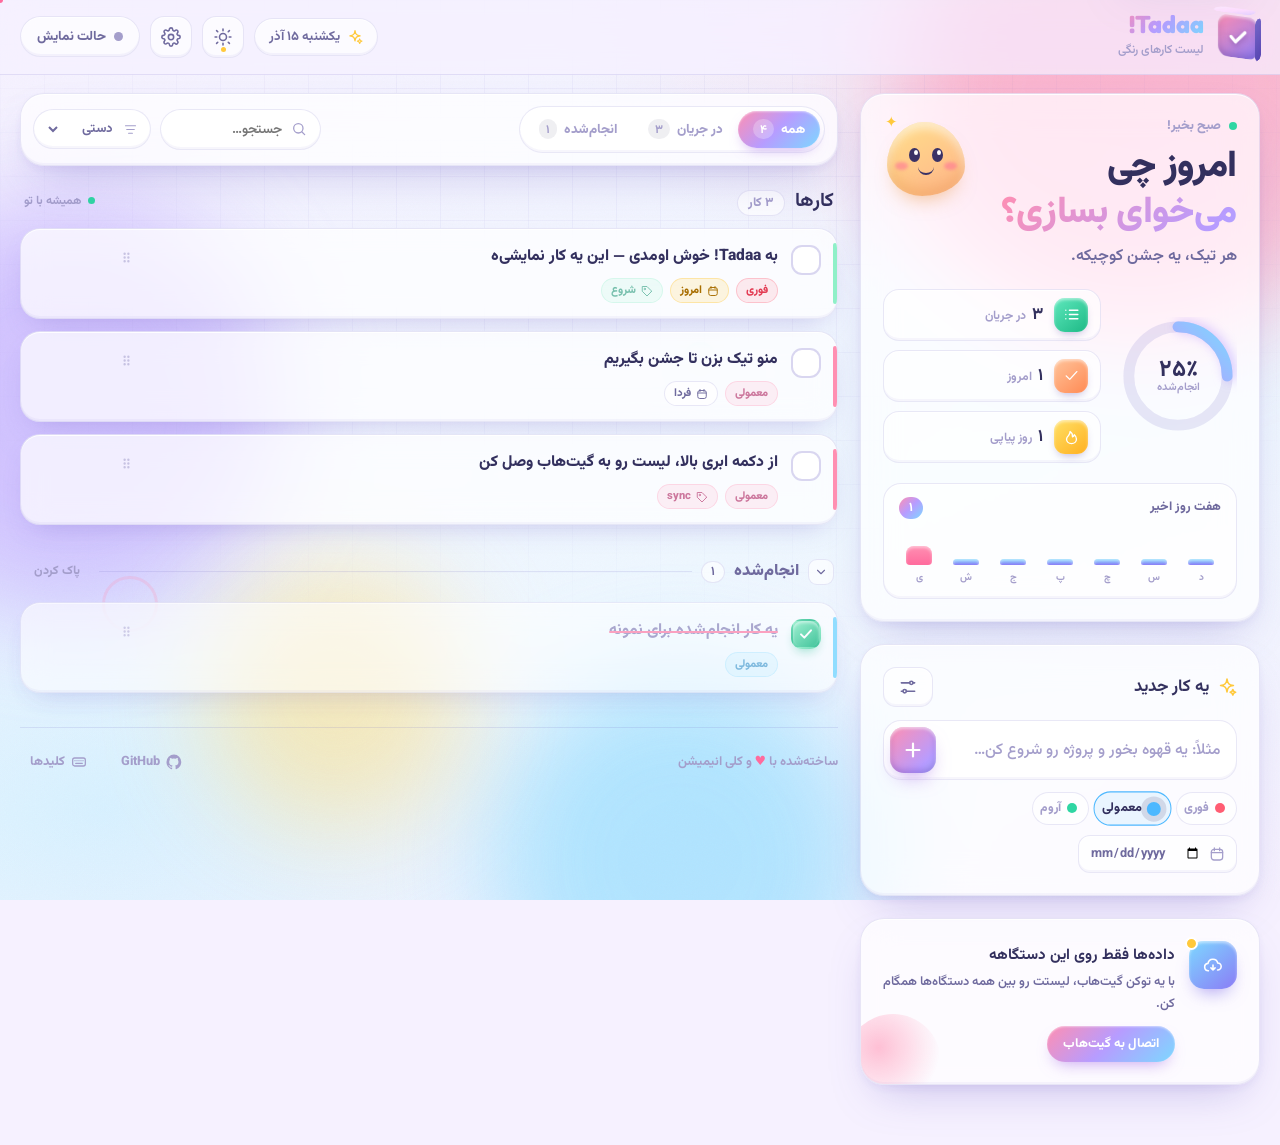
==== index.html @ 85b34550 "feat: Tadaa! — colorful 3D pastel todo list with GitHub sync vault - Static, dependency-free app (HT" ====
<!doctype html>
<html lang="fa" dir="rtl" data-theme="light" data-motion="full">
<head>
  <meta charset="utf-8">
  <meta name="viewport" content="width=device-width, initial-scale=1, viewport-fit=cover">
  <title>Tadaa! — لیست کارهای رنگارنگ و همگام</title>
  <meta name="description" content="یک تودولیست پاستیلی، سه‌بعدی و پرانیمیشن که داده‌هایش را روی گیت‌هاب نگه می‌دارد و بین همه دستگاه‌ها همگام می‌کند.">
  <meta name="theme-color" content="#f5f0ff" id="themeColorMeta">
  <meta name="color-scheme" content="light dark">
  <meta http-equiv="Content-Security-Policy" content="default-src 'self'; script-src 'self'; style-src 'self' 'unsafe-inline'; img-src 'self' data: blob:; font-src 'self'; connect-src 'self' https://api.github.com; manifest-src 'self'; worker-src 'self'; media-src 'self' blob:; object-src 'none'; base-uri 'none'; form-action 'self'">
  <meta property="og:type" content="website">
  <meta property="og:title" content="Tadaa! — لیست کارهای رنگارنگ و همگام">
  <meta property="og:description" content="یک تودولیست پاستیلی، سه‌بعدی و پرانیمیشن با همگام‌سازی روی گیت‌هاب.">
  <meta property="og:image" content="./assets/img/og.png">
  <meta name="twitter:card" content="summary_large_image">
  <link rel="icon" href="./assets/img/favicon.svg" type="image/svg+xml">
  <link rel="apple-touch-icon" href="./assets/img/icon-180.png">
  <link rel="manifest" href="./manifest.webmanifest">
  <link rel="preload" href="./assets/fonts/vazirmatn-arabic-wght-normal.woff2" as="font" type="font/woff2" crossorigin>
  <link rel="preload" href="./assets/fonts/vazirmatn-latin-wght-normal.woff2" as="font" type="font/woff2" crossorigin>
  <link rel="stylesheet" href="./assets/css/base.css">
  <link rel="stylesheet" href="./assets/css/components.css">
  <link rel="stylesheet" href="./assets/css/animations.css">
  <script src="./assets/js/theme-init.js"></script>
</head>
<body>
  <a class="skip-link" href="#taskList" data-i18n="a11y.skip">پرش به لیست کارها</a>

  <!-- ===== Ambient world ===== -->
  <div class="world" aria-hidden="true">
    <div class="world__wash"></div>
    <div class="blob blob--1"></div>
    <div class="blob blob--2"></div>
    <div class="blob blob--3"></div>
    <div class="blob blob--4"></div>
    <div class="world__grid"></div>
    <div class="world__grain"></div>
    <div class="sparkle-field" id="sparkleField"></div>
    <div class="ring-float ring-float--1"></div>
    <div class="ring-float ring-float--2"></div>
    <div class="ring-float ring-float--3"></div>
  </div>

  <div class="boot" id="boot" aria-hidden="true">
    <div class="boot__mark">
      <span class="logo-cube logo-cube--boot">
        <span class="logo-cube__face logo-cube__face--front"></span>
        <span class="logo-cube__face logo-cube__face--top"></span>
        <span class="logo-cube__face logo-cube__face--side"></span>
        <svg class="logo-cube__check" viewBox="0 0 24 24"><path d="M5 12.5 9.5 17 19 7"/></svg>
      </span>
    </div>
    <p class="boot__word">Tadaa!</p>
    <div class="boot__bar"><span></span></div>
  </div>

  <div class="cursor" id="cursor" aria-hidden="true">
    <span class="cursor__ring"></span>
    <span class="cursor__dot"></span>
  </div>
  <div class="tap-ripples" id="tapRipples" aria-hidden="true"></div>
  <canvas class="fx-canvas" id="fxCanvas" aria-hidden="true"></canvas>

  <!-- ===== Top bar ===== -->
  <header class="topbar">
    <a class="brand tilt" href="./" aria-label="Tadaa!">
      <span class="logo-cube" aria-hidden="true">
        <span class="logo-cube__face logo-cube__face--front"></span>
        <span class="logo-cube__face logo-cube__face--top"></span>
        <span class="logo-cube__face logo-cube__face--side"></span>
        <svg class="logo-cube__check" viewBox="0 0 24 24"><path d="M5 12.5 9.5 17 19 7"/></svg>
      </span>
      <span class="brand__text">
        <b class="brand__word">Tadaa!</b>
        <small data-i18n="brand.tagline">لیست کارهای رنگی</small>
      </span>
    </a>

    <div class="topbar__right">
      <div class="date-chip" title="" id="dateChip">
        <svg class="ico" aria-hidden="true"><use href="#i-sparkle"></use></svg>
        <span id="dateText">امروز</span>
      </div>
      <button class="icon-btn theme-toggle" id="themeBtn" type="button" aria-label="تغییر تم" data-i18n-aria="a11y.theme">
        <svg class="ico ico--sun" aria-hidden="true"><use href="#i-sun"></use></svg>
        <svg class="ico ico--moon" aria-hidden="true"><use href="#i-moon"></use></svg>
        <span class="theme-toggle__knob"></span>
      </button>
      <button class="icon-btn" id="settingsBtn" type="button" aria-label="تنظیمات" data-i18n-aria="a11y.settings">
        <svg class="ico" aria-hidden="true"><use href="#i-gear"></use></svg>
      </button>
      <button class="sync-pill" id="syncBtn" type="button" data-state="demo" aria-haspopup="dialog">
        <span class="sync-pill__dot"></span>
        <span class="sync-pill__text" id="syncPillText">حالت نمایش</span>
        <span class="sync-pill__spin" aria-hidden="true"></span>
      </button>
    </div>
  </header>

  <main class="shell" id="shell">
    <aside class="rail">
      <!-- ===== Hero / dashboard ===== -->
      <section class="panel hero reveal" data-reveal="1">
        <div class="hero__top">
          <div class="hero__hello">
            <p class="eyebrow"><span class="eyebrow__dot"></span><span id="greetingText">سلام!</span></p>
            <h1 class="hero__title">
              <span data-i18n="hero.line1">امروز چی</span>
              <span class="grad-text" data-i18n="hero.line2">می‌خوای بسازی؟</span>
            </h1>
            <p class="hero__sub" data-i18n="hero.sub">هر تیک، یه جشن کوچیکه.</p>
          </div>
          <div class="mascot" id="mascot" aria-hidden="true">
            <span class="mascot__blob"></span>
            <span class="mascot__eye mascot__eye--l"><i></i></span>
            <span class="mascot__eye mascot__eye--r"><i></i></span>
            <span class="mascot__mouth"></span>
            <span class="mascot__blush mascot__blush--l"></span>
            <span class="mascot__blush mascot__blush--r"></span>
            <span class="mascot__sparkle">✦</span>
          </div>
        </div>

        <div class="hero__stats">
          <div class="ring-wrap">
            <svg class="ring" viewBox="0 0 120 120" aria-hidden="true">
              <defs>
                <linearGradient id="ringGrad" x1="0" y1="0" x2="1" y2="1">
                  <stop offset="0%" stop-color="var(--candy-1)"/>
                  <stop offset="50%" stop-color="var(--candy-2)"/>
                  <stop offset="100%" stop-color="var(--candy-3)"/>
                </linearGradient>
              </defs>
              <circle class="ring__track" cx="60" cy="60" r="50"/>
              <circle class="ring__fill" id="progressRing" cx="60" cy="60" r="50"/>
            </svg>
            <div class="ring-wrap__center">
              <b id="progressPct">۰٪</b>
              <span data-i18n="stats.doneLabel">انجام‌شده</span>
            </div>
          </div>
          <div class="stat-grid">
            <div class="stat">
              <span class="stat__icon stat__icon--mint"><svg class="ico"><use href="#i-list"></use></svg></span>
              <div><b id="statActive">۰</b><span data-i18n="stats.active">در جریان</span></div>
            </div>
            <div class="stat">
              <span class="stat__icon stat__icon--peach"><svg class="ico"><use href="#i-check"></use></svg></span>
              <div><b id="statDoneToday">۰</b><span data-i18n="stats.today">امروز</span></div>
            </div>
            <div class="stat">
              <span class="stat__icon stat__icon--lemon"><svg class="ico"><use href="#i-flame"></use></svg></span>
              <div><b id="statStreak">۰</b><span data-i18n="stats.streak">روز پیاپی</span></div>
            </div>
          </div>
        </div>

        <div class="week" id="weekChart" aria-label="فعالیت هفت روز اخیر">
          <div class="week__head">
            <span data-i18n="stats.week">هفت روز اخیر</span>
            <span class="week__total" id="weekTotal">۰</span>
          </div>
          <div class="week__bars" id="weekBars"></div>
        </div>
      </section>

      <!-- ===== Composer ===== -->
      <section class="panel composer reveal" data-reveal="2">
        <div class="composer__head">
          <h2><svg class="ico"><use href="#i-sparkle"></use></svg><span data-i18n="composer.title">یه کار جدید</span></h2>
          <button class="ghost-btn composer__tune" id="tuneBtn" type="button" aria-expanded="false" aria-label="گزینه‌های بیشتر">
            <svg class="ico"><use href="#i-sliders"></use></svg>
          </button>
        </div>
        <form id="addForm" autocomplete="off">
          <div class="composer__field">
            <input id="newTitle" class="composer__input" type="text" maxlength="180" required
                   data-i18n-placeholder="composer.placeholder" placeholder="مثلاً: یه قهوه بخور و پروژه رو شروع کن…">
            <button class="add-btn" id="addBtn" type="submit" aria-label="اضافه کردن">
              <svg class="ico"><use href="#i-plus"></use></svg>
              <span class="add-btn__spark"></span>
            </button>
          </div>
          <div class="composer__quick">
            <div class="prio-pick" role="radiogroup" aria-label="اولویت">
              <button type="button" class="prio-dot" data-prio="high" role="radio" aria-checked="false" title="فوری">
                <span></span><em data-i18n="prio.high">فوری</em>
              </button>
              <button type="button" class="prio-dot is-on" data-prio="normal" role="radio" aria-checked="true" title="معمولی">
                <span></span><em data-i18n="prio.normal">معمولی</em>
              </button>
              <button type="button" class="prio-dot" data-prio="low" role="radio" aria-checked="false" title="آروم">
                <span></span><em data-i18n="prio.low">آروم</em>
              </button>
            </div>
            <label class="mini-field" title="موعد">
              <svg class="ico"><use href="#i-calendar"></use></svg>
              <input type="date" id="newDue">
            </label>
          </div>
          <div class="composer__more" id="composerMore" hidden>
            <label class="mini-field mini-field--grow">
              <svg class="ico"><use href="#i-tag"></use></svg>
              <input type="text" id="newTags" maxlength="120" data-i18n-placeholder="composer.tags" placeholder="برچسب‌ها با ویرگول: کار، خانه">
            </label>
            <span class="kbd-hint"><kbd>Enter</kbd> <span data-i18n="composer.enter">برای اضافه کردن</span></span>
          </div>
        </form>
      </section>

      <!-- ===== Sync mini card ===== -->
      <section class="panel sync-card reveal" data-reveal="3" id="syncCard">
        <div class="sync-card__icon" aria-hidden="true">
          <svg class="ico ico--cloud"><use href="#i-cloud"></use></svg>
          <span class="sync-card__ping"></span>
        </div>
        <div class="sync-card__body">
          <h3 id="syncCardTitle" data-i18n="sync.demoTitle">داده‌ها فقط روی این دستگاهه</h3>
          <p id="syncCardText" data-i18n="sync.demoText">با یه توکن گیت‌هاب، لیستت رو بین همه دستگاه‌ها همگام کن.</p>
          <button class="tiny-btn" id="syncCardBtn" type="button" data-i18n="sync.connect">اتصال به گیت‌هاب</button>
        </div>
        <span class="sync-card__art" aria-hidden="true"></span>
      </section>
    </aside>

    <!-- ===== Task area ===== -->
    <section class="content">
      <div class="toolbar panel reveal" data-reveal="4">
        <div class="segmented" id="filterBar" role="tablist" aria-label="فیلتر">
          <span class="segmented__pill" id="filterPill"></span>
          <button class="segmented__btn is-on" data-filter="all" role="tab" aria-selected="true"><span data-i18n="filter.all">همه</span><b id="countAll">۰</b></button>
          <button class="segmented__btn" data-filter="active" role="tab" aria-selected="false"><span data-i18n="filter.active">در جریان</span><b id="countActive">۰</b></button>
          <button class="segmented__btn" data-filter="done" role="tab" aria-selected="false"><span data-i18n="filter.done">انجام‌شده</span><b id="countDone">۰</b></button>
        </div>
        <div class="toolbar__tools">
          <label class="search">
            <svg class="ico"><use href="#i-search"></use></svg>
            <input id="searchInput" type="search" data-i18n-placeholder="filter.search" placeholder="جستجو…" autocomplete="off">
            <button type="button" class="search__clear" id="searchClear" aria-label="پاک کردن جستجو"><svg class="ico"><use href="#i-x"></use></svg></button>
          </label>
          <label class="sort-select" title="مرتب‌سازی">
            <svg class="ico"><use href="#i-sort"></use></svg>
            <select id="sortSelect" aria-label="مرتب‌سازی">
              <option value="manual" data-i18n="sort.manual">دستی</option>
              <option value="due" data-i18n="sort.due">موعد</option>
              <option value="priority" data-i18n="sort.priority">اولویت</option>
              <option value="new" data-i18n="sort.new">جدیدترین</option>
            </select>
          </label>
        </div>
      </div>

      <div class="list-head reveal" data-reveal="5">
        <div class="list-head__left">
          <h2 id="listTitle" data-i18n="list.activeTitle">در جریان</h2>
          <span class="list-head__count" id="activeCountLabel">۰ کار</span>
        </div>
        <div class="list-head__hint"><span class="pulse-dot"></span><span data-i18n="list.live">همیشه با تو</span></div>
      </div>

      <div class="task-list" id="taskList" role="list" aria-live="polite"></div>

      <div class="empty-state" id="emptyState" hidden>
        <div class="empty-state__art" aria-hidden="true">
          <span class="empty-blob"></span>
          <span class="empty-face">◡̈</span>
          <span class="empty-spark empty-spark--1">✦</span>
          <span class="empty-spark empty-spark--2">✧</span>
        </div>
        <h3 id="emptyTitle" data-i18n="empty.title">اینجا خالیه، مثل یه بوم سفید</h3>
        <p id="emptyText" data-i18n="empty.text">اولین کارت رو اضافه کن تا جادو شروع بشه.</p>
        <button class="tiny-btn" id="emptyAddBtn" type="button" data-i18n="empty.cta">شروع کن</button>
      </div>

      <section class="done-block" id="doneBlock" hidden>
        <button class="done-block__head" id="doneToggle" type="button" aria-expanded="true">
          <span class="done-block__chev"><svg class="ico"><use href="#i-chevron"></use></svg></span>
          <span data-i18n="list.doneTitle">انجام‌شده</span>
          <b id="doneCountLabel">۰</b>
          <span class="done-block__line"></span>
          <span class="done-block__clear" id="clearDoneBtn" role="button" tabindex="0" data-i18n="list.clearDone">پاک کردن</span>
        </button>
        <div class="task-list task-list--done" id="doneList" role="list"></div>
      </section>

      <footer class="foot">
        <span class="foot__made"><span data-i18n="foot.made">ساخته‌شده با</span> <span class="foot__heart">♥</span> <span data-i18n="foot.and">و کلی انیمیشن</span></span>
        <span class="foot__spacer"></span>
        <a class="foot__link" id="repoLink" href="https://github.com/pouriasafari117/Online_todolist" target="_blank" rel="noopener noreferrer">
          <svg class="ico"><use href="#i-github"></use></svg><span>GitHub</span>
        </a>
        <button class="foot__link" id="helpBtn" type="button"><svg class="ico"><use href="#i-keyboard"></use></svg><span data-i18n="foot.shortcuts">کلیدها</span></button>
      </footer>
    </section>
  </main>

  <!-- ===== Edit task ===== -->
  <dialog class="modal modal--task" id="taskDialog" aria-labelledby="taskDialogTitle">
    <form id="taskForm" class="modal__inner" autocomplete="off">
      <header class="modal__head">
        <div class="modal__title-wrap">
          <span class="modal__badge"><svg class="ico"><use href="#i-pencil"></use></svg></span>
          <h2 id="taskDialogTitle" data-i18n="task.editTitle">ویرایش کار</h2>
        </div>
        <button type="button" class="icon-btn icon-btn--sm" data-close aria-label="بستن"><svg class="ico"><use href="#i-x"></use></svg></button>
      </header>
      <div class="modal__body">
        <label class="field">
          <span data-i18n="task.title">عنوان</span>
          <input id="editTitle" type="text" maxlength="180" required>
        </label>
        <label class="field">
          <span data-i18n="task.notes">یادداشت</span>
          <textarea id="editNotes" rows="3" maxlength="1200" data-i18n-placeholder="task.notesPh" placeholder="جزئیات، لینک، هر چیزی که کمکت می‌کنه…"></textarea>
        </label>
        <div class="field-row">
          <div class="field">
            <span data-i18n="task.priority">اولویت</span>
            <div class="prio-pick prio-pick--pad" id="editPrio" role="radiogroup">
              <button type="button" class="prio-dot" data-prio="high" role="radio"><span></span><em data-i18n="prio.high">فوری</em></button>
              <button type="button" class="prio-dot is-on" data-prio="normal" role="radio"><span></span><em data-i18n="prio.normal">معمولی</em></button>
              <button type="button" class="prio-dot" data-prio="low" role="radio"><span></span><em data-i18n="prio.low">آروم</em></button>
            </div>
          </div>
          <label class="field">
            <span data-i18n="task.due">موعد</span>
            <input id="editDue" type="date">
          </label>
        </div>
        <div class="due-quick" id="dueQuick">
          <button type="button" data-days="0" data-i18n="due.today">امروز</button>
          <button type="button" data-days="1" data-i18n="due.tomorrow">فردا</button>
          <button type="button" data-days="7" data-i18n="due.week">یه هفته دیگه</button>
          <button type="button" data-days="clear" data-i18n="due.clear">بدون موعد</button>
        </div>
        <label class="field">
          <span data-i18n="task.tags">برچسب‌ها</span>
          <input id="editTags" type="text" maxlength="160" data-i18n-placeholder="task.tagsPh" placeholder="با ویرگول جدا کن">
        </label>
      </div>
      <footer class="modal__foot modal__foot--split">
        <button type="button" class="danger-btn" id="taskDeleteBtn"><svg class="ico"><use href="#i-trash"></use></svg><span data-i18n="task.delete">حذف</span></button>
        <div class="modal__foot-end">
          <button type="button" class="ghost-btn" data-close data-i18n="common.cancel">انصراف</button>
          <button type="submit" class="primary-btn"><span data-i18n="common.save">ذخیره</span><svg class="ico"><use href="#i-check"></use></svg></button>
        </div>
      </footer>
    </form>
  </dialog>

  <!-- ===== Settings ===== -->
  <dialog class="modal modal--settings" id="settingsDialog" aria-labelledby="settingsTitle">
    <div class="modal__inner">
      <header class="modal__head">
        <div class="modal__title-wrap">
          <span class="modal__badge modal__badge--pink"><svg class="ico"><use href="#i-gear"></use></svg></span>
          <h2 id="settingsTitle" data-i18n="settings.title">تنظیمات</h2>
        </div>
        <button type="button" class="icon-btn icon-btn--sm" data-close aria-label="بستن"><svg class="ico"><use href="#i-x"></use></svg></button>
      </header>
      <div class="settings-tabs" role="tablist">
        <button class="is-on" data-stab="look" role="tab" aria-selected="true"><svg class="ico"><use href="#i-palette"></use></svg><span data-i18n="settings.look">ظاهر</span></button>
        <button data-stab="sync" role="tab" aria-selected="false"><svg class="ico"><use href="#i-cloud"></use></svg><span data-i18n="settings.sync">همگام‌سازی</span></button>
        <button data-stab="about" role="tab" aria-selected="false"><svg class="ico"><use href="#i-info"></use></svg><span data-i18n="settings.about">درباره</span></button>
      </div>
      <div class="modal__body settings-body">
        <section class="settings-pane is-on" data-pane="look">
          <div class="setting-row">
            <div class="setting-row__label">
              <b data-i18n="settings.theme">تم</b>
              <span data-i18n="settings.themeHint">روز، شب یا هماهنگ با سیستم</span>
            </div>
            <div class="seg-mini" id="themeChoice">
              <button data-theme-choice="auto" data-i18n="settings.auto">خودکار</button>
              <button data-theme-choice="light" data-i18n="settings.day">روز</button>
              <button data-theme-choice="dark" data-i18n="settings.night">شب</button>
            </div>
          </div>
          <div class="setting-row">
            <div class="setting-row__label">
              <b data-i18n="settings.lang">زبان</b>
              <span data-i18n="settings.langHint">فارسی یا انگلیسی</span>
            </div>
            <div class="seg-mini" id="langChoice">
              <button data-lang-choice="fa">فارسی</button>
              <button data-lang-choice="en">English</button>
            </div>
          </div>
          <div class="setting-row">
            <div class="setting-row__label">
              <b data-i18n="settings.motion">انیمیشن‌ها</b>
              <span data-i18n="settings.motionHint">اگر دستگاهت ضعیفه، کمشون کن</span>
            </div>
            <button class="switch" id="motionSwitch" role="switch" aria-checked="true"><span></span></button>
          </div>
          <div class="setting-row">
            <div class="setting-row__label">
              <b data-i18n="settings.sound">صداهای شیطون</b>
              <span data-i18n="settings.soundHint">تیک‌ها و کلیک‌ها صدا داشته باشن</span>
            </div>
            <button class="switch" id="soundSwitch" role="switch" aria-checked="false"><span></span></button>
          </div>
          <div class="setting-row">
            <div class="setting-row__label">
              <b data-i18n="settings.export">پشتیبان‌گیری</b>
              <span data-i18n="settings.exportHint">یه فایل JSON از همه کارها بگیر</span>
            </div>
            <div class="btn-row">
              <button class="ghost-btn" id="exportBtn" type="button"><svg class="ico"><use href="#i-download"></use></svg><span data-i18n="settings.exportBtn">خروجی</span></button>
              <button class="ghost-btn" id="importBtn" type="button"><svg class="ico"><use href="#i-upload"></use></svg><span data-i18n="settings.importBtn">ورود</span></button>
              <input type="file" id="importFile" accept="application/json,.json" hidden>
            </div>
          </div>
        </section>

        <section class="settings-pane" data-pane="sync">
          <div class="sync-status-big" id="syncStatusBig">
            <span class="sync-status-big__orb"><svg class="ico"><use href="#i-cloud"></use></svg></span>
            <div>
              <b id="settingsSyncTitle">حالت نمایش</b>
              <p id="settingsSyncText" data-i18n="sync.settingsDemo">هنوز به گیت‌هاب وصل نیستی. کارها فقط روی همین مرورگر ذخیره می‌شن.</p>
            </div>
          </div>
          <div class="sync-details" id="syncDetails" hidden>
            <div class="sync-detail"><span data-i18n="sync.repo">مخزن</span><b id="detailRepo" dir="ltr">—</b></div>
            <div class="sync-detail"><span data-i18n="sync.branch">شاخه داده</span><b id="detailBranch" dir="ltr">—</b></div>
            <div class="sync-detail"><span data-i18n="sync.last">آخرین همگام‌سازی</span><b id="detailLast">—</b></div>
            <div class="sync-detail"><span data-i18n="sync.fingerprint">شناسه سینک</span><b id="detailFingerprint" dir="ltr">—</b></div>
          </div>
          <div class="sync-actions">
            <button class="primary-btn" id="syncNowBtn" type="button"><svg class="ico"><use href="#i-refresh"></use></svg><span data-i18n="sync.now">همگام‌سازی الان</span></button>
            <button class="ghost-btn" id="inviteBtn" type="button"><svg class="ico"><use href="#i-user-plus"></use></svg><span data-i18n="sync.invite">دعوت دستگاه دیگه</span></button>
            <button class="ghost-btn" id="changePassBtn" type="button"><svg class="ico"><use href="#i-key"></use></svg><span data-i18n="sync.changePass">تغییر رمز سینک</span></button>
          </div>
          <div class="notice notice--soft">
            <svg class="ico"><use href="#i-shield"></use></svg>
            <p data-i18n="sync.securityNote">توکن و داده‌ها با رمز سینک رمزنگاری می‌شن. رمز رو گم کنی، راهی برای بازیابی نیست؛ ولی می‌تونی از گیت‌هاب توکن جدید بسازی.</p>
          </div>
          <div class="settings-danger">
            <button class="danger-btn danger-btn--ghost" id="disconnectBtn" type="button"><svg class="ico"><use href="#i-unlink"></use></svg><span data-i18n="sync.disconnect">قطع اتصال این دستگاه</span></button>
          </div>
        </section>

        <section class="settings-pane" data-pane="about">
          <div class="about-hero">
            <span class="logo-cube logo-cube--about" aria-hidden="true">
              <span class="logo-cube__face logo-cube__face--front"></span>
              <span class="logo-cube__face logo-cube__face--top"></span>
              <span class="logo-cube__face logo-cube__face--side"></span>
              <svg class="logo-cube__check" viewBox="0 0 24 24"><path d="M5 12.5 9.5 17 19 7"/></svg>
            </span>
            <div>
              <h3>Tadaa! <span class="about-ver">v1.0</span></h3>
              <p data-i18n="about.tagline">تودولیست پاستیلی، سه‌بعدی و بدون سرور. داده‌ها روی گیت‌هابِ خودت زندگی می‌کنن.</p>
            </div>
          </div>
          <h4 data-i18n="about.shortcuts">میان‌برهای کیبورد</h4>
          <div class="kbd-grid">
            <span><kbd>N</kbd> <em data-i18n="about.kbdNew">کار جدید</em></span>
            <span><kbd>/</kbd> <em data-i18n="about.kbdSearch">جستجو</em></span>
            <span><kbd>T</kbd> <em data-i18n="about.kbdTheme">تغییر تم</em></span>
            <span><kbd>G</kbd> <em data-i18n="about.kbdSync">همگام‌سازی</em></span>
            <span><kbd>?</kbd> <em data-i18n="about.kbdHelp">راهنما</em></span>
            <span><kbd>Esc</kbd> <em data-i18n="about.kbdClose">بستن پنجره</em></span>
          </div>
          <h4 data-i18n="about.links">لینک‌ها</h4>
          <div class="about-links">
            <a href="https://github.com/pouriasafari117/Online_todolist" target="_blank" rel="noopener noreferrer" id="aboutRepoLink"><svg class="ico"><use href="#i-github"></use></svg><span data-i18n="about.source">سورس روی گیت‌هاب</span></a>
            <a href="./docs/SETUP.html" target="_blank" rel="noopener"><svg class="ico"><use href="#i-book"></use></svg><span data-i18n="about.guide">راهنمای راه‌اندازی</span></a>
          </div>
          <p class="about-fine" data-i18n="about.fine">هیچ سروری، هیچ حسابی، هیچ ردیابی‌ای. فقط مرورگر تو + گیت‌هاب خودت. ☁️</p>
        </section>
      </div>
    </div>
  </dialog>

  <!-- ===== Connect / join ===== -->
  <dialog class="modal modal--connect" id="connectDialog" aria-labelledby="connectTitle">
    <div class="modal__inner">
      <header class="modal__head">
        <div class="modal__title-wrap">
          <span class="modal__badge modal__badge--mint"><svg class="ico"><use href="#i-cloud"></use></svg></span>
          <h2 id="connectTitle" data-i18n="connect.title">همگام‌سازی با گیت‌هاب</h2>
        </div>
        <button type="button" class="icon-btn icon-btn--sm" data-close aria-label="بستن"><svg class="ico"><use href="#i-x"></use></svg></button>
      </header>
      <div class="connect-tabs" role="tablist">
        <button class="is-on" data-ctab="owner" role="tab" aria-selected="true"><span class="connect-tabs__num">۱</span><span data-i18n="connect.tabOwner">من صاحب لیستم</span></button>
        <button data-ctab="join" role="tab" aria-selected="false"><span class="connect-tabs__num">۲</span><span data-i18n="connect.tabJoin">با رمز سینک وارد می‌شم</span></button>
      </div>
      <div class="modal__body connect-body">
        <section class="connect-pane is-on" data-cpane="owner">
          <div class="connect-intro">
            <p data-i18n="connect.ownerIntro">یه توکن گیت‌هاب بساز، اینجا بذار، و یه رمز سینک انتخاب کن. از این به بعد همه دستگاه‌ها با همون رمز به لیستت می‌رسن.</p>
            <a class="tiny-link" href="https://github.com/settings/tokens?type=beta" target="_blank" rel="noopener noreferrer"><svg class="ico"><use href="#i-external"></use></svg><span data-i18n="connect.tokenHelp">چطور توکن بسازم؟</span></a>
          </div>
          <div class="field-row">
            <label class="field">
              <span data-i18n="connect.repo">مخزن گیت‌هاب</span>
              <div class="input-with-icon" dir="ltr">
                <svg class="ico"><use href="#i-github"></use></svg>
                <input id="repoInput" type="text" placeholder="username/Online_todolist" autocomplete="off" spellcheck="false">
              </div>
            </label>
            <label class="field">
              <span data-i18n="connect.device">اسم این دستگاه</span>
              <input id="deviceNameInput" type="text" maxlength="40" placeholder="لپ‌تاپ من">
            </label>
          </div>
          <label class="field">
            <span class="field__row"><span data-i18n="connect.token">توکن دسترسی (Fine-grained)</span><span class="field__tag">Contents: R/W</span></span>
            <div class="input-with-icon input-with-icon--end" dir="ltr">
              <svg class="ico"><use href="#i-key"></use></svg>
              <input id="tokenInput" type="password" placeholder="github_pat_…" autocomplete="off" spellcheck="false">
              <button type="button" class="reveal-btn" data-reveal="tokenInput" aria-label="نمایش توکن"><svg class="ico"><use href="#i-eye"></use></svg></button>
            </div>
          </label>
          <div class="field-row">
            <label class="field">
              <span data-i18n="connect.pass">رمز سینک</span>
              <div class="input-with-icon input-with-icon--end" dir="ltr">
                <svg class="ico"><use href="#i-lock"></use></svg>
                <input id="passInput" type="password" placeholder="••••••••••••" autocomplete="new-password">
                <button type="button" class="reveal-btn" data-reveal="passInput" aria-label="نمایش رمز"><svg class="ico"><use href="#i-eye"></use></svg></button>
              </div>
              <span class="meter"><i id="passMeter"></i></span>
              <span class="field__hint" id="passHint" data-i18n="connect.passHint">حداقل ۱۰ کاراکتر؛ چند کلمه تصادفی بهترین گزینه‌ست.</span>
            </label>
            <label class="field">
              <span data-i18n="connect.pass2">تکرار رمز</span>
              <div class="input-with-icon" dir="ltr">
                <svg class="ico"><use href="#i-lock"></use></svg>
                <input id="pass2Input" type="password" placeholder="••••••••••••" autocomplete="new-password">
              </div>
            </label>
          </div>
          <label class="checkline">
            <input type="checkbox" id="encryptToggle" checked>
            <span class="checkline__box"><svg class="ico"><use href="#i-check"></use></svg></span>
            <span><b data-i18n="connect.encrypt">داده‌ها رمزنگاری بشن</b><small data-i18n="connect.encryptHint">پیشنهاد می‌شه؛ حتی اگه مخزن عمومی باشه، متن کارها دیده نمی‌شه.</small></span>
          </label>
          <details class="advanced">
            <summary><svg class="ico"><use href="#i-sliders"></use></svg><span data-i18n="connect.advanced">تنظیمات پیشرفته</span><svg class="ico adv-chev"><use href="#i-chevron"></use></svg></summary>
            <div class="advanced__body">
              <div class="field-row">
                <label class="field"><span data-i18n="connect.branch">شاخه داده</span><input id="branchInput" type="text" value="todolist-data" dir="ltr"></label>
                <label class="field"><span data-i18n="connect.path">مسیر فایل</span><input id="pathInput" type="text" value="data/todos.json" dir="ltr"></label>
              </div>
              <label class="checkline checkline--small">
                <input type="checkbox" id="publishToggle" checked>
                <span class="checkline__box"><svg class="ico"><use href="#i-check"></use></svg></span>
                <span><b data-i18n="connect.publish">انتشار قفل رمزدار روی سایت</b><small data-i18n="connect.publishHint">برای اینکه دستگاه‌های دیگه فقط با رمز سینک وصل بشن. فقط متن رمزنگاری‌شده منتشر می‌شه.</small></span>
              </label>
              <p class="advanced__note" data-i18n="connect.advancedNote">فایل داده در یه شاخه جدا ذخیره می‌شه تا ساخت خودکار سایت گیت‌هاب رو به هم نریزه.</p>
            </div>
          </details>
          <div class="connect-error" id="ownerError" role="alert" hidden></div>
          <button class="primary-btn primary-btn--wide" id="connectBtn" type="button">
            <span class="btn-label" data-i18n="connect.submit">اتصال و ساخت رمز سینک</span>
            <span class="btn-spinner" aria-hidden="true"></span>
            <svg class="ico"><use href="#i-arrow"></use></svg>
          </button>
          <p class="fine-print" data-i18n="connect.fineOwner">توکن فقط توی همین مرورگر و به‌صورت رمزنگاری‌شده داخل قفل سینک ذخیره می‌شه. هیچ‌جا ارسال نمی‌شه جز خود گیت‌هاب.</p>
        </section>

        <section class="connect-pane" data-cpane="join">
          <div class="vault-banner" id="vaultBanner" data-state="searching">
            <span class="vault-banner__icon"><svg class="ico"><use href="#i-lock"></use></svg></span>
            <div>
              <b id="vaultBannerTitle">دنبال قفل سینک می‌گردم…</b>
              <p id="vaultBannerText">صبر کن، دارم سایت رو نگاه می‌کنم.</p>
            </div>
            <span class="vault-banner__spin" aria-hidden="true"></span>
          </div>
          <label class="field">
            <span data-i18n="connect.syncPass">رمز سینک</span>
            <div class="input-with-icon input-with-icon--end" dir="ltr">
              <svg class="ico"><use href="#i-lock"></use></svg>
              <input id="joinPassInput" type="password" placeholder="••••••••••••" autocomplete="current-password">
              <button type="button" class="reveal-btn" data-reveal="joinPassInput" aria-label="نمایش رمز"><svg class="ico"><use href="#i-eye"></use></svg></button>
            </div>
          </label>
          <label class="checkline checkline--small">
            <input type="checkbox" id="rememberToggle" checked>
            <span class="checkline__box"><svg class="ico"><use href="#i-check"></use></svg></span>
            <span><b data-i18n="connect.remember">این دستگاه رو به خاطر بسپار</b><small data-i18n="connect.rememberHint">دفعه بعد بدون رمز باز می‌شه. روی دستگاه مشترک خاموشش کن.</small></span>
          </label>
          <div class="connect-error" id="joinError" role="alert" hidden></div>
          <button class="primary-btn primary-btn--wide" id="joinBtn" type="button">
            <span class="btn-label" data-i18n="connect.joinSubmit">باز کردن قفل و همگام‌سازی</span>
            <span class="btn-spinner" aria-hidden="true"></span>
            <svg class="ico"><use href="#i-arrow"></use></svg>
          </button>
          <details class="advanced advanced--code">
            <summary><svg class="ico"><use href="#i-key"></use></svg><span data-i18n="connect.haveCode">کد دعوت یا لینک اختصاصی دارم</span><svg class="ico adv-chev"><use href="#i-chevron"></use></svg></summary>
            <div class="advanced__body">
              <p class="advanced__note" data-i18n="connect.codeNote">اگه قفل روی سایت منتشر نشده، کد رمزنگاری‌شده‌ای که صاحب لیست بهت داده رو اینجا بذار.</p>
              <textarea id="shareCodeInput" rows="4" dir="ltr" placeholder="TD1.eyJ2IjoxLC…" spellcheck="false"></textarea>
              <button class="ghost-btn" id="useShareCodeBtn" type="button" data-i18n="connect.useCode">استفاده از این کد</button>
            </div>
          </details>
          <p class="fine-print" data-i18n="connect.fineJoin">رمز سینک رو از صاحب لیست بگیر. رمز اشتباه = قفل باز نمی‌شه و هیچ داده‌ای لو نمی‌ره.</p>
        </section>
      </div>
      <footer class="connect-foot">
        <button class="link-btn" id="exploreDemoBtn" type="button" data-i18n="connect.demo">فعلاً با حالت نمایش بازی کن</button>
        <span class="connect-foot__dot"></span>
        <span class="connect-foot__note" data-i18n="connect.footerNote">بدون سرور · داده روی مخزن خودت</span>
      </footer>
    </div>
  </dialog>

  <!-- ===== Invite ===== -->
  <dialog class="modal modal--invite" id="inviteDialog" aria-labelledby="inviteTitle">
    <div class="modal__inner">
      <header class="modal__head">
        <div class="modal__title-wrap">
          <span class="modal__badge modal__badge--lemon"><svg class="ico"><use href="#i-user-plus"></use></svg></span>
          <h2 id="inviteTitle" data-i18n="invite.title">دعوت یه دستگاه دیگه</h2>
        </div>
        <button type="button" class="icon-btn icon-btn--sm" data-close aria-label="بستن"><svg class="ico"><use href="#i-x"></use></svg></button>
      </header>
      <div class="modal__body">
        <p class="invite-lead" data-i18n="invite.lead">لینک سایت رو بفرست و رمز سینک رو جداگانه بگو. همین!</p>
        <div class="invite-steps">
          <div class="invite-step"><span>۱</span><p data-i18n="invite.step1">دستگاه دیگه لینک زیر رو باز کنه.</p></div>
          <div class="invite-step"><span>۲</span><p data-i18n="invite.step2">تب «با رمز سینک وارد می‌شم» رو بزنه.</p></div>
          <div class="invite-step"><span>۳</span><p data-i18n="invite.step3">رمز سینک رو وارد کنه — تمام!</p></div>
        </div>
        <label class="field">
          <span data-i18n="invite.link">لینک سایت</span>
          <div class="copy-field">
            <input id="inviteLink" type="text" readonly dir="ltr">
            <button type="button" class="copy-btn" data-copy="inviteLink"><svg class="ico"><use href="#i-copy"></use></svg><span data-i18n="common.copy">کپی</span></button>
          </div>
        </label>
        <div class="invite-meta">
          <span data-i18n="invite.fingerprint">شناسه سینک</span>
          <b id="inviteFingerprint" dir="ltr">TADA-0000</b>
          <span class="invite-meta__hint" data-i18n="invite.fingerprintHint">روی هر دو دستگاه باید یکی باشه.</span>
        </div>
        <div class="notice notice--warm">
          <svg class="ico"><use href="#i-shield"></use></svg>
          <p data-i18n="invite.warning">رمز سینک کلید دسترسی به مخزنه. فقط به آدم‌های مورد اعتماد بده و از پیام‌رسان امن استفاده کن.</p>
        </div>
        <div class="invite-actions">
          <button class="primary-btn" id="copyInviteBtn" type="button"><svg class="ico"><use href="#i-copy"></use></svg><span data-i18n="invite.copyMsg">کپی متن دعوت</span></button>
          <button class="ghost-btn" id="copyCodeBtn" type="button"><svg class="ico"><use href="#i-key"></use></svg><span data-i18n="invite.copyCode">کپی کد پشتیبان</span></button>
        </div>
        <p class="fine-print" data-i18n="invite.fine">رمز سینک هیچ‌جا ذخیره نمی‌شه؛ خودت باید یادت باشه.</p>
      </div>
    </div>
  </dialog>

  <!-- ===== Change password ===== -->
  <dialog class="modal modal--small" id="passwordDialog" aria-labelledby="passwordTitle">
    <form class="modal__inner" id="passwordForm" autocomplete="off">
      <header class="modal__head">
        <div class="modal__title-wrap">
          <span class="modal__badge modal__badge--sky"><svg class="ico"><use href="#i-key"></use></svg></span>
          <h2 id="passwordTitle" data-i18n="pass.title">رمز سینک جدید</h2>
        </div>
        <button type="button" class="icon-btn icon-btn--sm" data-close aria-label="بستن"><svg class="ico"><use href="#i-x"></use></svg></button>
      </header>
      <div class="modal__body">
        <p class="fine-print fine-print--start" data-i18n="pass.lead">قفل رمزدار با رمز جدید دوباره ساخته می‌شه. دستگاه‌های دیگه باید رمز جدید رو وارد کنن.</p>
        <label class="field">
          <span data-i18n="connect.pass">رمز سینک</span>
          <div class="input-with-icon input-with-icon--end" dir="ltr">
            <svg class="ico"><use href="#i-lock"></use></svg>
            <input id="newPassInput" type="password" autocomplete="new-password" required minlength="10" placeholder="••••••••••••">
            <button type="button" class="reveal-btn" data-reveal="newPassInput" aria-label="نمایش رمز"><svg class="ico"><use href="#i-eye"></use></svg></button>
          </div>
          <span class="meter"><i id="newPassMeter"></i></span>
        </label>
        <label class="field">
          <span data-i18n="connect.pass2">تکرار رمز</span>
          <div class="input-with-icon" dir="ltr">
            <svg class="ico"><use href="#i-lock"></use></svg>
            <input id="newPass2Input" type="password" autocomplete="new-password" required minlength="10" placeholder="••••••••••••">
          </div>
        </label>
        <div class="connect-error" id="passError" role="alert" hidden></div>
      </div>
      <footer class="modal__foot modal__foot--end">
        <button type="button" class="ghost-btn" data-close data-i18n="common.cancel">انصراف</button>
        <button type="submit" class="primary-btn"><span data-i18n="pass.submit">ساختن قفل جدید</span><svg class="ico"><use href="#i-lock"></use></svg></button>
      </footer>
    </form>
  </dialog>

  <!-- ===== Confirm ===== -->
  <dialog class="modal modal--small" id="confirmDialog" aria-labelledby="confirmTitle">
    <div class="modal__inner">
      <header class="modal__head">
        <div class="modal__title-wrap">
          <span class="modal__badge modal__badge--peach"><svg class="ico"><use href="#i-alert"></use></svg></span>
          <h2 id="confirmTitle">مطمئنی؟</h2>
        </div>
        <button type="button" class="icon-btn icon-btn--sm" data-close aria-label="بستن"><svg class="ico"><use href="#i-x"></use></svg></button>
      </header>
      <div class="modal__body">
        <p id="confirmText"></p>
      </div>
      <footer class="modal__foot modal__foot--end">
        <button type="button" class="ghost-btn" data-close data-i18n="common.cancel">انصراف</button>
        <button type="button" class="danger-btn" id="confirmOk"><span data-i18n="common.confirm">بله، انجام بده</span></button>
      </footer>
    </div>
  </dialog>

  <!-- ===== Toasts ===== -->
  <div class="toasts" id="toasts" role="status" aria-live="polite"></div>

  <!-- ===== Celebration ===== -->
  <div class="celebration" id="celebration" hidden aria-hidden="true">
    <div class="celebration__card">
      <div class="celebration__emoji">🎉</div>
      <h2 data-i18n="celebrate.title">تمومه! همه‌ش انجام شد.</h2>
      <p data-i18n="celebrate.text">یه نفس عمیق بکش، به خودت افتخار کن.</p>
      <button class="primary-btn" id="celebrateClose" type="button" data-i18n="celebrate.cta">دمت گرم!</button>
    </div>
  </div>

  <!-- ===== Icons ===== -->
  <svg class="svg-sprite" xmlns="http://www.w3.org/2000/svg" aria-hidden="true">
    <symbol id="i-plus" viewBox="0 0 24 24"><path d="M12 5v14M5 12h14"/></symbol>
    <symbol id="i-check" viewBox="0 0 24 24"><path d="M4.5 12.5 9.5 17.5 19.5 6.5"/></symbol>
    <symbol id="i-sun" viewBox="0 0 24 24"><circle cx="12" cy="12" r="4.2"/><path d="M12 2.5v2M12 19.5v2M4.3 4.3l1.4 1.4M18.3 18.3l1.4 1.4M2.5 12h2M19.5 12h2M4.3 19.7l1.4-1.4M18.3 5.7l1.4-1.4"/></symbol>
    <symbol id="i-moon" viewBox="0 0 24 24"><path d="M20.5 14.5A8.5 8.5 0 0 1 9.5 3.5a8.5 8.5 0 1 0 11 11Z"/><path d="M17.5 4.5v2M16.5 5.5h2"/></symbol>
    <symbol id="i-gear" viewBox="0 0 24 24"><circle cx="12" cy="12" r="3.2"/><path d="M19.4 15a1.7 1.7 0 0 0 .34 1.87l.06.06a2 2 0 1 1-2.83 2.83l-.06-.06a1.7 1.7 0 0 0-1.87-.34 1.7 1.7 0 0 0-1 1.55V21a2 2 0 1 1-4 0v-.09a1.7 1.7 0 0 0-1.1-1.55 1.7 1.7 0 0 0-1.88.34l-.06.06a2 2 0 1 1-2.83-2.83l.06-.06a1.7 1.7 0 0 0 .34-1.87 1.7 1.7 0 0 0-1.55-1H3a2 2 0 1 1 0-4h.09a1.7 1.7 0 0 0 1.55-1.1 1.7 1.7 0 0 0-.34-1.88l-.06-.06a2 2 0 1 1 2.83-2.83l.06.06a1.7 1.7 0 0 0 1.87.34h.01a1.7 1.7 0 0 0 1-1.55V3a2 2 0 1 1 4 0v.09a1.7 1.7 0 0 0 1 1.55 1.7 1.7 0 0 0 1.88-.34l.06-.06a2 2 0 1 1 2.83 2.83l-.06.06a1.7 1.7 0 0 0-.34 1.87v.01a1.7 1.7 0 0 0 1.55 1H21a2 2 0 1 1 0 4h-.09a1.7 1.7 0 0 0-1.55 1Z"/></symbol>
    <symbol id="i-cloud" viewBox="0 0 24 24"><path d="M6.5 19a4.5 4.5 0 0 1-.5-8.97A6 6 0 0 1 17.7 9.6 4.2 4.2 0 0 1 17.5 18"/><path d="M12 12v6M9.5 15.5 12 18l2.5-2.5"/></symbol>
    <symbol id="i-cloud-off" viewBox="0 0 24 24"><path d="M6.5 19a4.5 4.5 0 0 1-.5-8.97 5.97 5.97 0 0 1 3.2-4.2M9.5 5.2A6 6 0 0 1 17.7 9.6 4.2 4.2 0 0 1 17.5 18"/><path d="M3 3l18 18"/></symbol>
    <symbol id="i-refresh" viewBox="0 0 24 24"><path d="M20 11a8 8 0 0 0-14.5-4.5L3 9"/><path d="M3 4v5h5"/><path d="M4 13a8 8 0 0 0 14.5 4.5L21 15"/><path d="M21 20v-5h-5"/></symbol>
    <symbol id="i-search" viewBox="0 0 24 24"><circle cx="11" cy="11" r="7"/><path d="m16.5 16.5 4 4"/></symbol>
    <symbol id="i-pencil" viewBox="0 0 24 24"><path d="M4 20h4l11.5-11.5a2.8 2.8 0 0 0-4-4L4 16v4Z"/><path d="m13.5 6.5 4 4"/></symbol>
    <symbol id="i-trash" viewBox="0 0 24 24"><path d="M4 7h16M9 7V4.5h6V7M6.5 7l1 13h9l1-13M10 11v5M14 11v5"/></symbol>
    <symbol id="i-calendar" viewBox="0 0 24 24"><rect x="3.5" y="5" width="17" height="16" rx="4"/><path d="M8 3v4M16 3v4M3.5 10h17"/></symbol>
    <symbol id="i-tag" viewBox="0 0 24 24"><path d="M20.5 13.5 12 22 2.5 12.5V3H12l8.5 8.5a1.4 1.4 0 0 1 0 2Z"/><circle cx="7.5" cy="8" r="1.4"/></symbol>
    <symbol id="i-x" viewBox="0 0 24 24"><path d="m6 6 12 12M18 6 6 18"/></symbol>
    <symbol id="i-arrow" viewBox="0 0 24 24"><path d="M4 12h16M14 6l6 6-6 6"/></symbol>
    <symbol id="i-sparkle" viewBox="0 0 24 24"><path d="M12 2.5c.8 5.5 2.2 6.9 7.7 7.7-5.5.8-6.9 2.2-7.7 7.7-.8-5.5-2.2-6.9-7.7-7.7 5.5-.8 6.9-2.2 7.7-7.7Z"/><path d="M19 15c.4 2.3 1 2.9 3.3 3.3-2.3.4-2.9 1-3.3 3.3-.4-2.3-1-2.9-3.3-3.3 2.3-.4 2.9-1 3.3-3.3Z"/></symbol>
    <symbol id="i-lock" viewBox="0 0 24 24"><rect x="4" y="10" width="16" height="11" rx="4"/><path d="M8 10V7a4 4 0 0 1 8 0v3M12 15v2"/></symbol>
    <symbol id="i-unlock" viewBox="0 0 24 24"><rect x="4" y="10" width="16" height="11" rx="4"/><path d="M8 10V7a4 4 0 0 1 7.5-2M12 15v2"/></symbol>
    <symbol id="i-eye" viewBox="0 0 24 24"><path d="M2.5 12S6 5.5 12 5.5 21.5 12 21.5 12 18 18.5 12 18.5 2.5 12 2.5 12Z"/><circle cx="12" cy="12" r="3"/></symbol>
    <symbol id="i-github" viewBox="0 0 24 24"><path fill="currentColor" stroke="none" d="M12 .8A11.3 11.3 0 0 0 .7 12.1c0 5 3.2 9.2 7.7 10.7.6.1.8-.2.8-.5v-2c-3.1.7-3.8-1.3-3.8-1.3-.5-1.3-1.3-1.7-1.3-1.7-1-.7.1-.7.1-.7 1.1.1 1.7 1.2 1.7 1.2 1 1.7 2.7 1.2 3.3.9.1-.7.4-1.2.7-1.5-2.5-.3-5.1-1.2-5.1-5.4 0-1.2.4-2.2 1.1-3-.1-.3-.5-1.4.1-2.9 0 0 .9-.3 3 1.1a10.6 10.6 0 0 1 5.5 0c2.1-1.4 3-1.1 3-1.1.6 1.5.2 2.6.1 2.9.7.8 1.1 1.8 1.1 3 0 4.2-2.6 5.1-5.1 5.4.4.4.8 1 .8 2v3c0 .3.2.6.8.5a11.3 11.3 0 0 0 7.7-10.7A11.3 11.3 0 0 0 12 .8Z"/></symbol>
    <symbol id="i-download" viewBox="0 0 24 24"><path d="M12 3v12M7 10l5 5 5-5M4 20h16"/></symbol>
    <symbol id="i-upload" viewBox="0 0 24 24"><path d="M12 16V4M7 9l5-5 5 5M4 20h16"/></symbol>
    <symbol id="i-keyboard" viewBox="0 0 24 24"><rect x="2.5" y="6" width="19" height="12" rx="3"/><path d="M6 10h.01M9 10h.01M12 10h.01M15 10h.01M18 10h.01M7 14h10"/></symbol>
    <symbol id="i-external" viewBox="0 0 24 24"><path d="M14 4h6v6M20 4l-8 8M18 14v5a1 1 0 0 1-1 1H5a1 1 0 0 1-1-1V7a1 1 0 0 1 1-1h5"/></symbol>
    <symbol id="i-copy" viewBox="0 0 24 24"><rect x="8" y="8" width="12" height="12" rx="3"/><path d="M16 8V6a2 2 0 0 0-2-2H6a2 2 0 0 0-2 2v8a2 2 0 0 0 2 2h2"/></symbol>
    <symbol id="i-shield" viewBox="0 0 24 24"><path d="M12 2.5 20 6v6c0 5-3.4 8.3-8 9.5-4.6-1.2-8-4.5-8-9.5V6l8-3.5Z"/><path d="m8.5 12 2.5 2.5 4.5-4.5"/></symbol>
    <symbol id="i-info" viewBox="0 0 24 24"><circle cx="12" cy="12" r="9"/><path d="M12 11v5M12 7.5h.01"/></symbol>
    <symbol id="i-alert" viewBox="0 0 24 24"><path d="M12 3 2.8 20h18.4L12 3Z"/><path d="M12 9v5M12 17.2h.01"/></symbol>
    <symbol id="i-chevron" viewBox="0 0 24 24"><path d="m6 9 6 6 6-6"/></symbol>
    <symbol id="i-list" viewBox="0 0 24 24"><path d="M9 6h12M9 12h12M9 18h12M4 6h.01M4 12h.01M4 18h.01"/></symbol>
    <symbol id="i-palette" viewBox="0 0 24 24"><path d="M12 3a9 9 0 1 0 0 18c1.5 0 2-.8 2-1.8 0-1.4-1.4-1.7-1.4-3 0-1 .8-1.7 1.9-1.7H16a5 5 0 0 0 5-5C21 5.9 17 3 12 3Z"/><circle cx="7.5" cy="10" r="1"/><circle cx="10" cy="6.8" r="1"/><circle cx="14.5" cy="6.8" r="1"/><circle cx="17.3" cy="10" r="1"/></symbol>
    <symbol id="i-flame" viewBox="0 0 24 24"><path d="M12 22c4 0 7-2.7 7-6.5 0-2.4-1.2-4.3-3-5.9-.6 2-1.6 2.8-2.6 3 .4-3.3-1-6-3.4-7.6.2 2.7-1.3 4.2-2.4 5.9A6.9 6.9 0 0 0 5 15.5C5 19.3 8 22 12 22Z"/></symbol>
    <symbol id="i-sort" viewBox="0 0 24 24"><path d="M4 6h16M6 12h12M9 18h6"/></symbol>
    <symbol id="i-sliders" viewBox="0 0 24 24"><path d="M4 7h10M18 7h2M4 17h2M10 17h10"/><circle cx="16" cy="7" r="2"/><circle cx="8" cy="17" r="2"/></symbol>
    <symbol id="i-user-plus" viewBox="0 0 24 24"><circle cx="9" cy="8" r="4"/><path d="M2 21c0-4 3-6.5 7-6.5 2 0 3.7.6 5 1.7M19 8v6M16 11h6"/></symbol>
    <symbol id="i-unlink" viewBox="0 0 24 24"><path d="M9 15 15 9M7.5 17.5l-1 1a3.5 3.5 0 0 1-5-5l3-3a3.5 3.5 0 0 1 5 0M16.5 6.5l1-1a3.5 3.5 0 0 1 5 5l-3 3a3.5 3.5 0 0 1-5 0"/></symbol>
    <symbol id="i-book" viewBox="0 0 24 24"><path d="M4 5.5A2.5 2.5 0 0 1 6.5 3H20v16H6.5A2.5 2.5 0 0 0 4 21.5v-16Z"/><path d="M4 18.5A2.5 2.5 0 0 1 6.5 16H20M8 7h8M8 10.5h5"/></symbol>
    <symbol id="i-drag" viewBox="0 0 24 24"><circle cx="9" cy="6" r="1"/><circle cx="15" cy="6" r="1"/><circle cx="9" cy="12" r="1"/><circle cx="15" cy="12" r="1"/><circle cx="9" cy="18" r="1"/><circle cx="15" cy="18" r="1"/></symbol>
    <symbol id="i-undo" viewBox="0 0 24 24"><path d="M9 14 4 9l5-5"/><path d="M4 9h10.5A5.5 5.5 0 0 1 20 14.5v0A5.5 5.5 0 0 1 14.5 20H11"/></symbol>
    <symbol id="i-install" viewBox="0 0 24 24"><rect x="3" y="3" width="18" height="18" rx="5"/><path d="M12 7v8M8.5 11.5 12 15l3.5-3.5M8 18h8"/></symbol>
    <symbol id="i-wifi-off" viewBox="0 0 24 24"><path d="M3 3l18 18M8.5 15.5a5 5 0 0 1 7 0M5 12a11 11 0 0 1 3-2M19 12a11 11 0 0 0-4-2.6M2 8.5A16 16 0 0 1 7 6M22 8.5a16 16 0 0 0-6.5-2.2M12 19h.01"/></symbol>
    <symbol id="i-clock" viewBox="0 0 24 24"><circle cx="12" cy="12" r="9"/><path d="M12 7v5l3.5 2"/></symbol>
    <symbol id="i-key" viewBox="0 0 24 24"><circle cx="8" cy="15.5" r="4.5"/><path d="m11.2 12.3 8.3-8.3M17 6.5l3 3M14 9.5l2.5 2.5"/></symbol>
  </svg>

  <script type="module" src="./assets/js/app.js"></script>
  <noscript><div class="noscript"><p>برای دیدن انیمیشن‌ها و لیست کارها، جاوااسکریپت رو روشن کن. ✨</p></div></noscript>
</body>
</html>
---- assets/css/base.css ----
@font-face{font-family:"Vazirmatn";src:url("../fonts/vazirmatn-arabic-wght-normal.woff2") format("woff2");font-weight:100 900;font-display:swap}
@font-face{font-family:"Vazirmatn";src:url("../fonts/vazirmatn-latin-wght-normal.woff2") format("woff2");font-weight:100 900;font-display:swap;unicode-range:U+0000-00FF,U+0131,U+0152-0153,U+02BB-02BC,U+02C6,U+02DA,U+02DC,U+0304,U+0308,U+0329,U+2000-206F,U+20AC,U+2122,U+2191,U+2193,U+2212,U+2215,U+FEFF,U+FFFD}
@font-face{font-family:"Fredoka";src:url("../fonts/fredoka-latin-wght-normal.woff2") format("woff2");font-weight:300 700;font-display:swap}
:root{
  --font-fa:"Vazirmatn",system-ui,-apple-system,"Segoe UI",Tahoma,sans-serif;
  --font-display:"Fredoka","Vazirmatn",system-ui,sans-serif;
  --candy-1:#ff8fb2;--candy-2:#b79cff;--candy-3:#7dd8ff;--candy-4:#8ff0c8;--candy-5:#ffe08a;--candy-6:#ffb38a;
  --pink:#ff6b9d;--violet:#8b7cf6;--sky:#4db8ff;--mint:#2fd6a3;--lemon:#ffc93c;--peach:#ff9e6b;
  --radius:24px;--radius-sm:16px;
  --ease-spring:cubic-bezier(.34,1.56,.64,1);--ease-out:cubic-bezier(.22,1,.36,1);--ease-bounce:cubic-bezier(.68,-.4,.27,1.4);
  --dur:.35s;
}
[data-theme="light"]{
  color-scheme:light;
  --bg:#f6f1ff;--bg-2:#eef7ff;--panel:rgba(255,255,255,.72);--panel-solid:#ffffff;
  --ink:#33305e;--ink-soft:#6f6a9e;--ink-faint:#a49ecb;
  --line:rgba(120,110,200,.16);--line-strong:rgba(120,110,200,.28);
  --shadow:0 20px 45px -18px rgba(99,84,190,.35),0 4px 14px -6px rgba(99,84,190,.18);
  --shadow-lift:0 30px 60px -20px rgba(99,84,190,.45),0 8px 20px -8px rgba(99,84,190,.22);
  --shadow-inset:inset 0 1px 0 rgba(255,255,255,.9),inset 0 -2px 0 rgba(120,110,200,.06);
  --field-bg:rgba(255,255,255,.85);--chip-bg:rgba(255,255,255,.65);
  --grad-hero:linear-gradient(135deg,#ff8fb2,#b79cff 48%,#7dd8ff);
  --blob-op:.55;--grid-op:.35;--grain-op:.05;
  --done-ink:#9d97c4;
}
[data-theme="dark"]{
  color-scheme:dark;
  --bg:#17142e;--bg-2:#101a33;--panel:rgba(38,34,72,.72);--panel-solid:#262248;
  --ink:#f2efff;--ink-soft:#bdb6ea;--ink-faint:#847cb3;
  --line:rgba(170,160,255,.16);--line-strong:rgba(170,160,255,.3);
  --shadow:0 20px 45px -18px rgba(0,0,0,.65),0 4px 14px -6px rgba(0,0,0,.4);
  --shadow-lift:0 30px 60px -20px rgba(0,0,0,.75),0 8px 20px -8px rgba(0,0,0,.45);
  --shadow-inset:inset 0 1px 0 rgba(255,255,255,.09),inset 0 -2px 0 rgba(0,0,0,.25);
  --field-bg:rgba(23,20,48,.75);--chip-bg:rgba(38,34,72,.65);
  --grad-hero:linear-gradient(135deg,#ff7aa8,#9d8cff 48%,#5ec2ff);
  --blob-op:.38;--grid-op:.22;--grain-op:.07;
  --done-ink:#7d76ad;
}
*{box-sizing:border-box}
html{scroll-behavior:smooth}
html,body{max-width:100%;overflow-x:clip}
body{
  margin:0;font-family:var(--font-fa);background:var(--bg);color:var(--ink);
  min-height:100dvh;-webkit-font-smoothing:antialiased;text-rendering:optimizeLegibility;
  transition:background .6s var(--ease-out),color .4s;
}
::selection{background:var(--candy-1);color:#fff}
button,input,select,textarea{font:inherit;color:inherit}
button{cursor:pointer}
a{color:inherit}
:focus-visible{outline:3px solid var(--sky);outline-offset:2px;border-radius:8px}
.ico{width:20px;height:20px;fill:none;stroke:currentColor;stroke-width:1.9;stroke-linecap:round;stroke-linejoin:round;flex:none}
.svg-sprite{position:absolute;width:0;height:0;overflow:hidden}
.skip-link{position:fixed;top:-60px;inset-inline-start:16px;z-index:200;background:var(--panel-solid);padding:10px 18px;border-radius:999px;box-shadow:var(--shadow);transition:top .3s}
.skip-link:focus{top:14px}
kbd{font-family:var(--font-display);font-size:.78em;background:var(--field-bg);border:1px solid var(--line-strong);border-bottom-width:3px;border-radius:7px;padding:1px 7px}
[hidden]{display:none!important}

/* ambient world */
.world{position:fixed;inset:0;z-index:-2;overflow:hidden;background:linear-gradient(160deg,var(--bg),var(--bg-2) 60%,var(--bg));transition:background .6s}
.world__wash{position:absolute;inset:0;background:radial-gradient(60% 50% at 85% 0%,color-mix(in srgb,var(--candy-1) 22%,transparent),transparent 70%),radial-gradient(50% 45% at 8% 90%,color-mix(in srgb,var(--candy-3) 20%,transparent),transparent 70%)}
.blob{position:absolute;border-radius:50%;filter:blur(50px);opacity:var(--blob-op);will-change:transform}
.blob--1{width:480px;height:480px;background:var(--candy-1);top:-140px;inset-inline-start:-100px}
.blob--2{width:420px;height:420px;background:var(--candy-2);top:22%;inset-inline-end:-140px}
.blob--3{width:380px;height:380px;background:var(--candy-3);bottom:-150px;inset-inline-start:32%}
.blob--4{width:260px;height:260px;background:var(--candy-5);bottom:8%;inset-inline-end:16%}
.world__grid{position:absolute;inset:0;opacity:var(--grid-op);background-image:linear-gradient(var(--line) 1px,transparent 1px),linear-gradient(90deg,var(--line) 1px,transparent 1px);background-size:44px 44px;mask-image:radial-gradient(70% 60% at 50% 20%,#000 30%,transparent 100%);-webkit-mask-image:radial-gradient(70% 60% at 50% 20%,#000 30%,transparent 100%)}
.world__grain{position:absolute;inset:0;opacity:var(--grain-op);background-image:url("data:image/svg+xml,%3Csvg xmlns='http://www.w3.org/2000/svg' width='140' height='140'%3E%3Cfilter id='n'%3E%3CfeTurbulence type='fractalNoise' baseFrequency='.9' numOctaves='2'/%3E%3C/filter%3E%3Crect width='140' height='140' filter='url(%23n)' opacity='.55'/%3E%3C/svg%3E")}
.sparkle-field{position:absolute;inset:0;pointer-events:none}
.sparkle-field i{position:absolute;font-style:normal;color:var(--candy-2);opacity:0;animation:twinkle var(--tw,4s) ease-in-out infinite;animation-delay:var(--td,0s);font-size:var(--ts,13px);text-shadow:0 0 12px currentColor}
.ring-float{position:absolute;border:3px solid color-mix(in srgb,var(--candy-2) 45%,transparent);border-radius:50%;opacity:.5;will-change:transform}
.ring-float--1{width:90px;height:90px;top:16%;inset-inline-start:6%}
.ring-float--2{width:56px;height:56px;top:64%;inset-inline-end:8%;border-color:color-mix(in srgb,var(--candy-1) 45%,transparent)}
.ring-float--3{width:34px;height:34px;top:38%;inset-inline-start:44%;border-color:color-mix(in srgb,var(--candy-4) 55%,transparent)}

/* boot */
.boot{position:fixed;inset:0;z-index:300;display:grid;place-content:center;justify-items:center;gap:14px;background:var(--bg);transition:opacity .6s,visibility .6s;animation:bootAutoHide .6s ease 2.6s forwards}
.boot.done{opacity:0;visibility:hidden}
.boot__word{font-family:var(--font-display);font-weight:700;font-size:2rem;margin:0;background:var(--grad-hero);-webkit-background-clip:text;background-clip:text;color:transparent}
.boot__bar{width:150px;height:8px;border-radius:99px;background:var(--line);overflow:hidden}
.boot__bar span{display:block;height:100%;width:40%;border-radius:99px;background:var(--grad-hero);animation:bootSlide 1s ease-in-out infinite}

/* layout */
.shell{position:relative;width:min(1240px,100% - 32px);margin:0 auto;padding:18px 0 60px;display:grid;grid-template-columns:400px 1fr;gap:22px;align-items:start}
.rail{display:grid;gap:22px;position:sticky;top:86px}
.panel{background:var(--panel);backdrop-filter:blur(18px) saturate(1.5);-webkit-backdrop-filter:blur(18px) saturate(1.5);border:1px solid var(--line);border-radius:var(--radius);box-shadow:var(--shadow),var(--shadow-inset);padding:22px;position:relative}
.topbar{position:sticky;top:0;z-index:60;display:flex;align-items:center;justify-content:space-between;gap:14px;padding:12px max(16px,calc((100vw - 1240px)/2));background:color-mix(in srgb,var(--bg) 72%,transparent);backdrop-filter:blur(16px) saturate(1.5);-webkit-backdrop-filter:blur(16px) saturate(1.5);border-bottom:1px solid var(--line)}
.brand{display:flex;align-items:center;gap:12px;text-decoration:none}
.brand__word{font-family:var(--font-display);font-weight:700;font-size:1.55rem;line-height:1;background:var(--grad-hero);-webkit-background-clip:text;background-clip:text;color:transparent;display:block}
.brand__text small{color:var(--ink-faint);font-size:.74rem;font-weight:600}
.topbar__right{display:flex;align-items:center;gap:10px}
.date-chip{display:flex;align-items:center;gap:7px;background:var(--chip-bg);border:1px solid var(--line);padding:8px 14px;border-radius:999px;font-size:.82rem;font-weight:700;color:var(--ink-soft);box-shadow:var(--shadow-inset)}
.date-chip .ico{width:16px;height:16px;color:var(--lemon)}
.icon-btn{position:relative;width:42px;height:42px;border-radius:14px;border:1px solid var(--line);background:var(--chip-bg);display:grid;place-items:center;color:var(--ink-soft);box-shadow:var(--shadow-inset);transition:transform .25s var(--ease-spring),color .2s,background .2s}
.icon-btn:hover{transform:translateY(-2px) rotate(-4deg);color:var(--violet)}
.icon-btn:active{transform:scale(.9)}
.icon-btn--sm{width:36px;height:36px;border-radius:12px}
.theme-toggle{overflow:hidden}
.theme-toggle .ico--sun,.theme-toggle .ico--moon{position:absolute;transition:transform .5s var(--ease-spring),opacity .3s}
[data-theme="light"] .theme-toggle .ico--moon{transform:translateY(26px) rotate(90deg);opacity:0}
[data-theme="dark"] .theme-toggle .ico--sun{transform:translateY(-26px) rotate(-90deg);opacity:0}
.theme-toggle__knob{position:absolute;bottom:5px;width:5px;height:5px;border-radius:50%;background:var(--lemon)}
.sync-pill{display:flex;align-items:center;gap:8px;border:1px solid var(--line);background:var(--chip-bg);border-radius:999px;padding:9px 16px;font-weight:800;font-size:.83rem;color:var(--ink-soft);box-shadow:var(--shadow-inset);transition:transform .25s var(--ease-spring),box-shadow .25s}
.sync-pill:hover{transform:translateY(-2px)}
.sync-pill__dot{width:9px;height:9px;border-radius:50%;background:var(--ink-faint);flex:none}
.sync-pill[data-state="synced"] .sync-pill__dot{background:var(--mint);box-shadow:0 0 0 4px color-mix(in srgb,var(--mint) 22%,transparent)}
.sync-pill[data-state="syncing"] .sync-pill__dot{background:var(--sky);animation:pulseDot .8s infinite}
.sync-pill[data-state="error"] .sync-pill__dot{background:#ff5d73;box-shadow:0 0 0 4px rgba(255,93,115,.2)}
.sync-pill[data-state="locked"] .sync-pill__dot{background:var(--lemon);box-shadow:0 0 0 4px color-mix(in srgb,var(--lemon) 25%,transparent)}
.sync-pill__spin{width:14px;height:14px;border-radius:50%;border:2px solid var(--line-strong);border-top-color:var(--sky);display:none}
.sync-pill[data-state="syncing"] .sync-pill__spin{display:block;animation:spin .7s linear infinite}

/* logo cube */
.logo-cube{position:relative;width:44px;height:44px;flex:none;transform-style:preserve-3d;transform:rotateX(-18deg) rotateY(-24deg)}
.logo-cube__face{position:absolute;inset:0;border-radius:11px}
.logo-cube__face--front{background:linear-gradient(140deg,var(--candy-1),var(--violet));box-shadow:inset 0 2px 3px rgba(255,255,255,.5),inset 0 -4px 8px rgba(60,30,120,.25)}
.logo-cube__face--top{background:linear-gradient(140deg,#ffd3e4,#c9baff);transform:rotateX(90deg) translateZ(0);transform-origin:top;height:16px;top:-8px;filter:brightness(1.12)}
.logo-cube__face--side{background:linear-gradient(160deg,#8f7ff5,#6a54d8);width:16px;inset-inline-end:-8px;left:auto;transform:rotateY(90deg);filter:brightness(.82)}
[dir="rtl"] .logo-cube__face--side{inset-inline-end:auto;inset-inline-start:-8px}
.logo-cube__check{position:absolute;inset:9px;fill:none;stroke:#fff;stroke-width:3.2;stroke-linecap:round;stroke-linejoin:round;filter:drop-shadow(0 2px 3px rgba(60,30,120,.4))}
.logo-cube--boot{width:74px;height:74px}
.logo-cube--about{width:56px;height:56px}

/* cursor fx */
.cursor{position:fixed;top:0;left:0;z-index:250;pointer-events:none;display:none}
@media(hover:hover) and (pointer:fine){.cursor{display:block}}
.cursor__ring{position:absolute;width:34px;height:34px;margin:-17px;border-radius:50%;border:2px solid color-mix(in srgb,var(--violet) 65%,transparent);transition:width .25s,height .25s,margin .25s,background .25s,border-color .25s;will-change:transform}
.cursor__dot{position:absolute;width:6px;height:6px;margin:-3px;border-radius:50%;background:var(--pink)}
.cursor.is-hover .cursor__ring{width:52px;height:52px;margin:-26px;background:color-mix(in srgb,var(--candy-1) 14%,transparent);border-color:var(--pink)}
.cursor.is-down .cursor__ring{width:24px;height:24px;margin:-12px}
.tap-ripples{position:fixed;inset:0;z-index:240;pointer-events:none;overflow:hidden}
.tap-ripples i{position:absolute;border-radius:50%;border:2px solid var(--pink);transform:translate(-50%,-50%);animation:ripple .7s var(--ease-out) forwards}
.fx-canvas{position:fixed;inset:0;z-index:230;pointer-events:none}

@media(max-width:1020px){
  .shell{grid-template-columns:1fr}
  .rail{position:static}
  .date-chip{display:none}
}
@media(max-width:560px){
  .shell{width:calc(100% - 20px);padding-top:10px;gap:14px}
  .panel{padding:17px;border-radius:20px}
  .brand__text small{display:none}
  .sync-pill{padding:8px 12px}
  .sync-pill__text{max-width:88px;white-space:nowrap;overflow:hidden;text-overflow:ellipsis}
}
---- assets/css/components.css ----
/* hero */
.eyebrow{display:flex;align-items:center;gap:8px;margin:0 0 8px;font-weight:800;font-size:.8rem;color:var(--ink-faint)}
.eyebrow__dot{width:8px;height:8px;border-radius:50%;background:var(--mint);animation:pulseDot 2s infinite}
.hero__title{font-size:clamp(1.7rem,4vw,2.3rem);line-height:1.25;margin:0;font-weight:900;letter-spacing:-.01em}
.hero__title span{display:block}
.grad-text{background:var(--grad-hero);-webkit-background-clip:text;background-clip:text;color:transparent;background-size:200% 100%;animation:gradShift 6s ease-in-out infinite alternate}
.hero__sub{color:var(--ink-soft);margin:8px 0 0;font-weight:600}
.hero__top{display:flex;justify-content:space-between;gap:12px}
.mascot{position:relative;width:86px;height:80px;flex:none;cursor:pointer}
.mascot__blob{position:absolute;inset:6px 4px 0;border-radius:48% 52% 55% 45%/58% 60% 40% 42%;background:linear-gradient(150deg,var(--candy-5),var(--candy-6));box-shadow:inset 0 -8px 14px rgba(200,110,0,.18),inset 0 6px 10px rgba(255,255,255,.6),0 12px 20px -10px rgba(230,140,40,.5);animation:mascotFloat 4s ease-in-out infinite}
.mascot__eye{position:absolute;top:32px;width:11px;height:14px;background:#3a3266;border-radius:50%;z-index:2}
.mascot__eye--l{inset-inline-start:26px}.mascot__eye--r{inset-inline-end:26px}
.mascot__eye i{position:absolute;top:2px;inset-inline-start:2px;width:4px;height:5px;background:#fff;border-radius:50%}
.mascot.is-blink .mascot__eye{transform:scaleY(.12)}
.mascot__mouth{position:absolute;top:50px;inset-inline-start:50%;width:16px;height:9px;margin-inline-start:-8px;border:2.5px solid #3a3266;border-top:0;border-inline:0;border-radius:0 0 14px 14px;z-index:2}
.mascot__blush{position:absolute;top:46px;width:13px;height:8px;border-radius:50%;background:rgba(255,110,150,.55);filter:blur(1.5px);z-index:2}
.mascot__blush--l{inset-inline-start:12px}.mascot__blush--r{inset-inline-end:12px}
.mascot__sparkle{position:absolute;top:-4px;inset-inline-end:2px;color:var(--lemon);font-size:15px;animation:twinkle 2.4s ease-in-out infinite;z-index:2}
.mascot.is-happy .mascot__blob{animation:mascotJump .6s var(--ease-spring)}
.hero__stats{display:flex;gap:18px;align-items:center;margin-top:20px}
.ring-wrap{position:relative;width:118px;height:118px;flex:none}
.ring{width:100%;height:100%;transform:rotate(-90deg)}
.ring__track{fill:none;stroke:var(--line);stroke-width:11}
.ring__fill{fill:none;stroke:url(#ringGrad);stroke-width:11;stroke-linecap:round;stroke-dasharray:314;stroke-dashoffset:314;transition:stroke-dashoffset 1s var(--ease-out);filter:drop-shadow(0 3px 6px rgba(150,110,255,.4))}
.ring-wrap__center{position:absolute;inset:0;display:grid;place-content:center;text-align:center}
.ring-wrap__center b{font-family:var(--font-display);font-size:1.45rem;line-height:1}
.ring-wrap__center span{font-size:.68rem;color:var(--ink-faint);font-weight:700}
.stat-grid{display:grid;gap:9px;flex:1}
.stat{display:flex;align-items:center;gap:11px;background:var(--chip-bg);border:1px solid var(--line);border-radius:16px;padding:8px 12px;box-shadow:var(--shadow-inset);transition:transform .25s var(--ease-spring)}
.stat:hover{transform:translateX(-3px) scale(1.02)}
[dir="ltr"] .stat:hover{transform:translateX(3px) scale(1.02)}
.stat__icon{width:34px;height:34px;border-radius:11px;display:grid;place-items:center;color:#fff;flex:none;box-shadow:inset 0 2px 3px rgba(255,255,255,.5),0 5px 10px -4px rgba(80,60,160,.4)}
.stat__icon .ico{width:17px;height:17px}
.stat__icon--mint{background:linear-gradient(140deg,#5fe8bd,#1db985)}
.stat__icon--peach{background:linear-gradient(140deg,#ffc49b,#ff8a54)}
.stat__icon--lemon{background:linear-gradient(140deg,#ffe066,#ffb020)}
.stat b{font-family:var(--font-display);font-size:1.05rem;margin-inline-end:6px}
.stat span:last-child{font-size:.76rem;color:var(--ink-faint);font-weight:700}
.week{margin-top:20px;background:var(--chip-bg);border:1px solid var(--line);border-radius:18px;padding:13px 15px;box-shadow:var(--shadow-inset)}
.week__head{display:flex;justify-content:space-between;font-size:.78rem;font-weight:800;color:var(--ink-soft);margin-bottom:10px}
.week__total{background:var(--grad-hero);color:#fff;border-radius:99px;padding:1px 10px;font-family:var(--font-display)}
.week__bars{display:flex;align-items:flex-end;gap:7px;height:56px}
.week__bar{flex:1;display:grid;gap:5px;justify-items:center}
.week__bar i{display:block;width:100%;max-width:26px;border-radius:8px 8px 4px 4px;background:linear-gradient(180deg,var(--candy-3),var(--violet));min-height:5px;transition:height .8s var(--ease-spring);box-shadow:inset 0 2px 3px rgba(255,255,255,.45)}
.week__bar.is-today i{background:linear-gradient(180deg,var(--candy-1),var(--pink))}
.week__bar span{font-size:.62rem;color:var(--ink-faint);font-weight:700}

/* composer */
.composer__head{display:flex;justify-content:space-between;align-items:center;margin-bottom:13px}
.composer__head h2{margin:0;font-size:1.05rem;display:flex;gap:8px;align-items:center}
.composer__head h2 .ico{color:var(--lemon)}
.ghost-btn{display:inline-flex;align-items:center;gap:7px;border:1px solid var(--line);background:var(--chip-bg);border-radius:13px;padding:9px 14px;font-weight:700;font-size:.85rem;color:var(--ink-soft);box-shadow:var(--shadow-inset);transition:transform .22s var(--ease-spring),color .2s}
.ghost-btn:hover{transform:translateY(-2px);color:var(--violet)}
.ghost-btn:active{transform:scale(.96)}
.composer__field{display:flex;gap:9px;background:var(--field-bg);border:1.5px solid var(--line);border-radius:18px;padding:6px;box-shadow:var(--shadow-inset);transition:border-color .25s,box-shadow .25s,transform .25s}
.composer__field:focus-within{border-color:var(--violet);box-shadow:0 0 0 4px color-mix(in srgb,var(--violet) 16%,transparent),var(--shadow-inset);transform:translateY(-1px)}
.composer__input{flex:1;border:0;background:transparent;padding:9px 10px;font-size:.98rem;font-weight:600;min-width:0}
.composer__input:focus{outline:none}
.composer__input::placeholder{color:var(--ink-faint);font-weight:500}
.add-btn{position:relative;width:46px;height:46px;flex:none;border:0;border-radius:14px;background:var(--grad-hero);background-size:160% 160%;color:#fff;display:grid;place-items:center;box-shadow:0 10px 20px -8px rgba(160,100,230,.65),inset 0 2px 3px rgba(255,255,255,.55),inset 0 -3px 6px rgba(90,40,160,.3);transition:transform .22s var(--ease-spring),box-shadow .22s}
.add-btn:hover{transform:translateY(-2px) rotate(-5deg) scale(1.05)}
.add-btn:active{transform:scale(.88) rotate(3deg)}
.add-btn .ico{width:22px;height:22px;stroke-width:2.4}
.composer__quick{display:flex;justify-content:space-between;align-items:center;gap:10px;margin-top:12px;flex-wrap:wrap}
.prio-pick{display:flex;gap:6px}
.prio-dot{display:flex;align-items:center;gap:6px;border:1.5px solid var(--line);background:var(--chip-bg);border-radius:999px;padding:6px 11px 6px 7px;font-size:.76rem;font-weight:800;color:var(--ink-faint);transition:all .22s var(--ease-spring)}
[dir="ltr"] .prio-dot{padding:6px 7px 6px 11px}
.prio-dot span{width:10px;height:10px;border-radius:50%;background:var(--ink-faint);transition:transform .22s}
.prio-dot em{font-style:normal}
.prio-dot[data-prio="high"] span{background:#ff5d73}
.prio-dot[data-prio="normal"] span{background:var(--sky)}
.prio-dot[data-prio="low"] span{background:var(--mint)}
.prio-dot:hover{transform:translateY(-2px)}
.prio-dot.is-on{color:var(--ink);border-color:currentColor;transform:scale(1.04)}
.prio-dot.is-on span{transform:scale(1.35);box-shadow:0 0 0 4px color-mix(in srgb,currentColor 14%,transparent)}
.prio-dot[data-prio="high"].is-on{border-color:#ff5d73;background:rgba(255,93,115,.1)}
.prio-dot[data-prio="normal"].is-on{border-color:var(--sky);background:rgba(77,184,255,.1)}
.prio-dot[data-prio="low"].is-on{border-color:var(--mint);background:rgba(47,214,163,.1)}
.mini-field{display:flex;align-items:center;gap:7px;background:var(--chip-bg);border:1px solid var(--line);border-radius:12px;padding:7px 11px;color:var(--ink-faint);box-shadow:var(--shadow-inset)}
.mini-field .ico{width:16px;height:16px}
.mini-field input{border:0;background:transparent;font-size:.8rem;font-weight:700;color:var(--ink-soft);max-width:118px}
.mini-field input:focus{outline:none}
.mini-field--grow{flex:1}.mini-field--grow input{max-width:none;flex:1;width:100%}
.composer__more{display:flex;align-items:center;gap:10px;margin-top:11px;flex-wrap:wrap}
.kbd-hint{font-size:.75rem;color:var(--ink-faint);font-weight:600}

/* sync card */
.sync-card{display:flex;gap:14px;align-items:flex-start;overflow:hidden}
.sync-card__icon{position:relative;width:48px;height:48px;flex:none;border-radius:15px;background:linear-gradient(140deg,var(--candy-3),var(--violet));display:grid;place-items:center;color:#fff;box-shadow:inset 0 2px 3px rgba(255,255,255,.5),0 10px 18px -8px rgba(110,90,230,.6)}
.sync-card__ping{position:absolute;top:-4px;inset-inline-end:-4px;width:13px;height:13px;border-radius:50%;background:var(--lemon);border:2.5px solid var(--panel-solid)}
.sync-card[data-state="synced"] .sync-card__ping{background:var(--mint)}
.sync-card h3{margin:2px 0 5px;font-size:.95rem}
.sync-card p{margin:0 0 11px;font-size:.8rem;color:var(--ink-soft);line-height:1.7;font-weight:600}
.tiny-btn{border:0;background:var(--grad-hero);color:#fff;font-weight:800;font-size:.8rem;padding:8px 16px;border-radius:999px;box-shadow:0 8px 16px -7px rgba(160,100,230,.6),inset 0 1px 2px rgba(255,255,255,.5);transition:transform .22s var(--ease-spring)}
.tiny-btn:hover{transform:translateY(-2px) scale(1.03)}
.tiny-btn:active{transform:scale(.94)}
.sync-card__art{position:absolute;bottom:-26px;inset-inline-end:-16px;width:96px;height:96px;border-radius:50%;background:radial-gradient(circle at 35% 35%,color-mix(in srgb,var(--candy-1) 55%,transparent),transparent 70%);pointer-events:none}

/* toolbar */
.toolbar{display:flex;justify-content:space-between;gap:12px;align-items:center;padding:12px;flex-wrap:wrap}
.segmented{position:relative;display:flex;background:var(--field-bg);border:1px solid var(--line);border-radius:999px;padding:4px;box-shadow:var(--shadow-inset)}
.segmented__pill{position:absolute;top:4px;bottom:4px;left:4px;border-radius:999px;background:var(--grad-hero);box-shadow:0 6px 14px -6px rgba(160,100,230,.6),inset 0 1px 2px rgba(255,255,255,.5);transition:left .45s var(--ease-spring),width .45s var(--ease-spring)}
.segmented__btn{position:relative;z-index:1;border:0;background:transparent;padding:8px 15px;border-radius:999px;font-weight:800;font-size:.83rem;color:var(--ink-faint);display:flex;gap:7px;align-items:center;transition:color .3s}
.segmented__btn b{font-family:var(--font-display);font-size:.74rem;background:color-mix(in srgb,var(--ink) 8%,transparent);padding:0 7px;border-radius:99px;line-height:1.7}
.segmented__btn.is-on{color:#fff}
.segmented__btn.is-on b{background:rgba(255,255,255,.25)}
.toolbar__tools{display:flex;gap:9px;align-items:center;flex-wrap:wrap}
.search{display:flex;align-items:center;gap:7px;background:var(--field-bg);border:1px solid var(--line);border-radius:999px;padding:8px 13px;color:var(--ink-faint);box-shadow:var(--shadow-inset);transition:border-color .2s,box-shadow .2s}
.search:focus-within{border-color:var(--sky);box-shadow:0 0 0 4px rgba(77,184,255,.15)}
.search .ico{width:16px;height:16px}
.search input{border:0;background:transparent;width:110px;font-size:.85rem;font-weight:600}
.search input:focus{outline:none}
.search__clear{border:0;background:transparent;display:none;padding:2px;color:var(--ink-faint)}
.search.has-text .search__clear{display:grid}
.search__clear .ico{width:14px;height:14px}
.sort-select{display:flex;align-items:center;gap:6px;background:var(--field-bg);border:1px solid var(--line);border-radius:999px;padding:8px 12px;color:var(--ink-faint);box-shadow:var(--shadow-inset)}
.sort-select .ico{width:15px;height:15px}
.sort-select select{border:0;background:transparent;font-size:.82rem;font-weight:700;color:var(--ink-soft);cursor:pointer}
.sort-select select:focus{outline:none}
.list-head{display:flex;justify-content:space-between;align-items:center;margin:20px 4px 12px}
.list-head__left{display:flex;align-items:baseline;gap:10px}
.list-head h2{margin:0;font-size:1.2rem}
.list-head__count{font-size:.78rem;color:var(--ink-faint);font-weight:800;background:var(--chip-bg);border:1px solid var(--line);padding:2px 10px;border-radius:99px}
.list-head__hint{display:flex;align-items:center;gap:7px;font-size:.75rem;color:var(--ink-faint);font-weight:700}
.pulse-dot{width:7px;height:7px;border-radius:50%;background:var(--mint);animation:pulseDot 2s infinite}

/* tasks */
.task-list{display:grid;gap:12px;min-height:20px}
.task{position:relative;display:flex;gap:13px;align-items:flex-start;background:var(--panel);backdrop-filter:blur(14px);border:1px solid var(--line);border-radius:20px;padding:15px 16px;box-shadow:0 12px 28px -14px rgba(99,84,190,.35),var(--shadow-inset);cursor:grab;transition:transform .3s var(--ease-spring),box-shadow .3s,opacity .3s;will-change:transform;overflow:hidden}
.task::before{content:"";position:absolute;inset-inline-start:0;top:14px;bottom:14px;width:4px;border-radius:99px;background:var(--tc,var(--candy-2))}
.task:hover{transform:translateY(-3px);box-shadow:var(--shadow-lift)}
.task:active{cursor:grabbing}
.task.is-dragging{opacity:.45;transform:scale(.97) rotate(-1deg)}
.task.is-drop-target{box-shadow:0 0 0 3px var(--sky),var(--shadow)}
.task.is-new{animation:taskIn .6s var(--ease-spring)}
.task.is-leaving{animation:taskOut .35s var(--ease-out) forwards}
.task-check{position:relative;width:30px;height:30px;flex:none;border-radius:11px;border:2px solid var(--line-strong);background:var(--field-bg);display:grid;place-items:center;color:transparent;transition:all .3s var(--ease-spring);margin-top:1px;padding:0}
.task-check .ico{width:16px;height:16px;stroke-width:3;transform:scale(.4) rotate(-14deg);transition:transform .35s var(--ease-spring)}
.task-check:hover{transform:scale(1.12) rotate(-5deg);border-color:var(--tc,var(--violet))}
.task.is-done .task-check{background:linear-gradient(140deg,var(--candy-4),#1db985);border-color:transparent;color:#fff;box-shadow:0 6px 12px -5px rgba(30,190,140,.6),inset 0 2px 3px rgba(255,255,255,.5)}
.task.is-done .task-check .ico{transform:scale(1)}
.task__body{flex:1;min-width:0}
.task__title{font-weight:800;font-size:.98rem;line-height:1.6;word-break:break-word;position:relative;display:inline}
.task.is-done .task__title{color:var(--done-ink)}
.task.is-done .task__title::after{content:"";position:absolute;inset-inline:0;top:55%;height:2px;border-radius:9px;background:var(--candy-1);transform-origin:center;animation:strike .45s var(--ease-out)}
.task__notes{font-size:.8rem;color:var(--ink-soft);line-height:1.8;margin-top:3px;white-space:pre-wrap;word-break:break-word;display:-webkit-box;-webkit-line-clamp:2;-webkit-box-orient:vertical;overflow:hidden}
.task__meta{display:flex;gap:7px;flex-wrap:wrap;margin-top:9px;align-items:center}
.chip{display:inline-flex;align-items:center;gap:5px;font-size:.7rem;font-weight:800;padding:3px 9px;border-radius:99px;background:color-mix(in srgb,var(--tc,var(--candy-2)) 13%,transparent);color:color-mix(in srgb,var(--tc,var(--candy-2)) 75%,var(--ink));border:1px solid color-mix(in srgb,var(--tc,var(--candy-2)) 25%,transparent)}
.chip .ico{width:12px;height:12px}
.chip--due{background:var(--chip-bg);color:var(--ink-soft);border-color:var(--line)}
.chip--due.is-overdue{background:rgba(255,93,115,.13);color:#e23a52;border-color:rgba(255,93,115,.3)}
.chip--due.is-today{background:rgba(255,201,60,.16);color:#a86e00;border-color:rgba(255,201,60,.35)}
[data-theme="dark"] .chip--due.is-today{color:var(--lemon)}
.chip--prio-high{background:rgba(255,93,115,.12);color:#e23a52;border-color:rgba(255,93,115,.28)}
.task__actions{display:flex;gap:5px;opacity:0;transform:translateY(4px);transition:opacity .25s,transform .25s}
.task:hover .task__actions,.task:focus-within .task__actions{opacity:1;transform:none}
@media(hover:none){.task__actions{opacity:1;transform:none}}
.task-btn{width:32px;height:32px;border-radius:10px;border:1px solid var(--line);background:var(--chip-bg);display:grid;place-items:center;color:var(--ink-faint);transition:all .2s var(--ease-spring);padding:0}
.task-btn .ico{width:15px;height:15px}
.task-btn:hover{transform:translateY(-2px) rotate(-4deg);color:var(--violet)}
.task-btn--del:hover{color:#ff5d73;border-color:rgba(255,93,115,.4)}
.task__drag{color:var(--ink-faint);opacity:.55;display:grid;place-items:center;padding-top:6px}
.task__drag .ico{width:15px;height:15px}
.empty-state{text-align:center;padding:44px 20px;background:var(--panel);border:1.5px dashed var(--line-strong);border-radius:var(--radius);backdrop-filter:blur(10px)}
.empty-state__art{position:relative;width:110px;height:96px;margin:0 auto 8px}
.empty-blob{position:absolute;inset:8px;border-radius:48% 52% 55% 45%/58% 60% 40% 42%;background:linear-gradient(150deg,var(--candy-3),var(--candy-2));opacity:.85;animation:mascotFloat 4.5s ease-in-out infinite;box-shadow:inset 0 -8px 14px rgba(70,60,180,.18),inset 0 6px 10px rgba(255,255,255,.55)}
.empty-face{position:absolute;inset:0;display:grid;place-items:center;font-size:1.7rem;color:#fff;font-weight:800}
.empty-spark{position:absolute;color:var(--lemon);animation:twinkle 2.6s ease-in-out infinite}
.empty-spark--1{top:0;inset-inline-start:8px}.empty-spark--2{bottom:2px;inset-inline-end:6px;animation-delay:.7s}
.empty-state h3{margin:8px 0 6px}
.empty-state p{color:var(--ink-soft);margin:0 0 16px;font-weight:600;font-size:.88rem}
.done-block{margin-top:26px}
.done-block__head{display:flex;align-items:center;gap:9px;width:100%;border:0;background:transparent;font-weight:900;font-size:1rem;padding:6px 4px;color:var(--ink-soft)}
.done-block__chev{display:grid;place-items:center;width:26px;height:26px;border-radius:9px;background:var(--chip-bg);border:1px solid var(--line);transition:transform .35s var(--ease-spring)}
.done-block__chev .ico{width:14px;height:14px}
.done-block__head[aria-expanded="false"] .done-block__chev{transform:rotate(90deg)}
[dir="ltr"] .done-block__head[aria-expanded="false"] .done-block__chev{transform:rotate(-90deg)}
.done-block__head b{font-family:var(--font-display);background:var(--chip-bg);border:1px solid var(--line);border-radius:99px;padding:0 9px;font-size:.78rem}
.done-block__line{flex:1;height:1px;background:var(--line)}
.done-block__clear{font-size:.76rem;color:var(--ink-faint);font-weight:800;padding:5px 10px;border-radius:99px;transition:all .2s}
.done-block__clear:hover{color:#ff5d73;background:rgba(255,93,115,.1)}
.task-list--done{margin-top:10px}
.task-list--done .task{opacity:.82}
.foot{display:flex;align-items:center;gap:14px;margin-top:34px;padding-top:18px;border-top:1px solid var(--line);font-size:.8rem;color:var(--ink-faint);font-weight:700;flex-wrap:wrap}
.foot__heart{color:var(--pink);display:inline-block;animation:heartbeat 1.8s ease-in-out infinite}
.foot__spacer{flex:1}
.foot__link{display:inline-flex;gap:6px;align-items:center;background:none;border:0;color:var(--ink-faint);font-weight:800;font-size:.8rem;text-decoration:none;padding:6px 10px;border-radius:99px;transition:all .2s}
.foot__link:hover{color:var(--violet);background:var(--chip-bg)}
.foot__link .ico{width:16px;height:16px}

/* modals */
.modal{border:0;padding:0;background:transparent;max-width:min(680px,calc(100vw - 24px));width:100%;color:var(--ink)}
.modal::backdrop{background:color-mix(in srgb,var(--bg) 45%,rgba(20,16,50,.45));backdrop-filter:blur(7px)}
.modal[open]{animation:modalIn .45s var(--ease-spring)}
.modal__inner{background:var(--panel);backdrop-filter:blur(22px) saturate(1.6);border:1px solid var(--line);border-radius:26px;box-shadow:var(--shadow-lift);overflow:hidden;max-height:min(88dvh,860px);display:flex;flex-direction:column}
.modal--small{max-width:460px}
.modal--settings,.modal--connect{max-width:700px}
.modal__head{display:flex;justify-content:space-between;align-items:center;padding:19px 22px 13px}
.modal__title-wrap{display:flex;align-items:center;gap:12px}
.modal__title-wrap h2{margin:0;font-size:1.12rem}
.modal__badge{width:40px;height:40px;border-radius:13px;display:grid;place-items:center;color:#fff;background:linear-gradient(140deg,var(--candy-2),var(--violet));box-shadow:inset 0 2px 3px rgba(255,255,255,.5),0 8px 14px -6px rgba(120,90,230,.55)}
.modal__badge--pink{background:linear-gradient(140deg,var(--candy-1),#f24e86)}
.modal__badge--mint{background:linear-gradient(140deg,#5fe8bd,#159e74)}
.modal__badge--lemon{background:linear-gradient(140deg,#ffe066,#f5a623);color:#7a5200}
.modal__badge--peach{background:linear-gradient(140deg,#ffc49b,#ff8a54)}
.modal__badge--sky{background:linear-gradient(140deg,var(--candy-3),#2f8fe8)}
.modal__body{padding:6px 22px 18px;overflow-y:auto}
.modal__foot{display:flex;gap:10px;padding:14px 22px 20px}
.modal__foot--end{justify-content:flex-end}
.modal__foot--split{justify-content:space-between;align-items:center}
.modal__foot-end{display:flex;gap:10px}
.field{display:grid;gap:7px;margin-bottom:14px;font-size:.84rem;font-weight:800;color:var(--ink-soft)}
.field input[type="text"],.field input[type="password"],.field input[type="date"],.field textarea{border:1.5px solid var(--line);background:var(--field-bg);border-radius:14px;padding:11px 14px;font-weight:600;box-shadow:var(--shadow-inset);transition:border-color .2s,box-shadow .2s;width:100%}
.field textarea{resize:vertical;line-height:1.8}
.field input:focus,.field textarea:focus{outline:none;border-color:var(--violet);box-shadow:0 0 0 4px color-mix(in srgb,var(--violet) 15%,transparent)}
.field-row{display:grid;grid-template-columns:1fr 1fr;gap:13px}
.field__row{display:flex;justify-content:space-between;align-items:center}
.field__tag{font-size:.66rem;background:rgba(47,214,163,.14);color:#0d9d74;border:1px solid rgba(47,214,163,.3);border-radius:99px;padding:2px 8px}
.field__hint{font-size:.72rem;color:var(--ink-faint);font-weight:600}
.input-with-icon{position:relative;display:flex;align-items:center}
.input-with-icon>.ico{position:absolute;inset-inline-start:13px;width:17px;height:17px;color:var(--ink-faint);pointer-events:none}
.input-with-icon input{padding-inline-start:40px!important;text-align:left}
.input-with-icon--end input{padding-inline-end:44px!important}
.reveal-btn{position:absolute;inset-inline-end:6px;border:0;background:transparent;color:var(--ink-faint);width:34px;height:34px;display:grid;place-items:center;border-radius:10px}
.reveal-btn:hover{color:var(--violet);background:var(--chip-bg)}
.reveal-btn .ico{width:17px;height:17px;position:static}
.meter{display:block;height:6px;border-radius:99px;background:var(--line);overflow:hidden}
.meter i{display:block;height:100%;width:0;border-radius:99px;background:linear-gradient(90deg,#ff5d73,var(--lemon),var(--mint));transition:width .4s var(--ease-out)}
.prio-pick--pad{padding-top:3px}
.due-quick{display:flex;gap:7px;flex-wrap:wrap;margin:-4px 0 14px}
.due-quick button{border:1px solid var(--line);background:var(--chip-bg);border-radius:999px;padding:6px 13px;font-size:.76rem;font-weight:800;color:var(--ink-soft);transition:all .2s var(--ease-spring)}
.due-quick button:hover{transform:translateY(-2px);color:var(--violet);border-color:var(--violet)}
.primary-btn{display:inline-flex;align-items:center;justify-content:center;gap:9px;border:0;background:var(--grad-hero);background-size:170% 170%;color:#fff;font-weight:900;padding:12px 22px;border-radius:15px;box-shadow:0 12px 22px -9px rgba(160,100,230,.65),inset 0 2px 3px rgba(255,255,255,.5),inset 0 -3px 6px rgba(90,40,160,.25);transition:transform .22s var(--ease-spring),box-shadow .22s,filter .2s;position:relative}
.primary-btn:hover{transform:translateY(-2px) scale(1.02)}
.primary-btn:active{transform:scale(.96)}
.primary-btn:disabled{opacity:.65;pointer-events:none}
.primary-btn--wide{width:100%;padding:14px}
.primary-btn .btn-spinner{width:16px;height:16px;border-radius:50%;border:2.5px solid rgba(255,255,255,.4);border-top-color:#fff;display:none}
.primary-btn.is-loading .btn-spinner{display:block;animation:spin .7s linear infinite}
.danger-btn{display:inline-flex;align-items:center;gap:7px;border:1px solid rgba(255,93,115,.35);background:rgba(255,93,115,.09);color:#e23a52;font-weight:800;padding:10px 16px;border-radius:13px;transition:all .2s}
.danger-btn:hover{background:rgba(255,93,115,.16);transform:translateY(-1px)}
.danger-btn--ghost{background:transparent}
.btn-row{display:flex;gap:8px}

/* settings */
.settings-tabs,.connect-tabs{display:flex;gap:7px;padding:0 22px 13px;flex-wrap:wrap}
.settings-tabs button,.connect-tabs button{display:flex;align-items:center;gap:7px;border:1.5px solid var(--line);background:var(--chip-bg);border-radius:999px;padding:8px 15px;font-weight:800;font-size:.82rem;color:var(--ink-faint);transition:all .25s var(--ease-spring)}
.settings-tabs button .ico,.connect-tabs button .ico{width:15px;height:15px}
.settings-tabs button.is-on,.connect-tabs button.is-on{background:var(--grad-hero);color:#fff;border-color:transparent;box-shadow:0 8px 16px -8px rgba(160,100,230,.6)}
.settings-pane,.connect-pane{display:none}
.settings-pane.is-on,.connect-pane.is-on{display:block;animation:paneIn .4s var(--ease-out)}
.setting-row{display:flex;justify-content:space-between;align-items:center;gap:14px;padding:13px 0;border-bottom:1px dashed var(--line)}
.setting-row:last-child{border-bottom:0}
.setting-row__label b{display:block;font-size:.9rem}
.setting-row__label span{font-size:.74rem;color:var(--ink-faint);font-weight:600}
.seg-mini{display:flex;background:var(--field-bg);border:1px solid var(--line);border-radius:999px;padding:3px;box-shadow:var(--shadow-inset)}
.seg-mini button{border:0;background:transparent;padding:6px 13px;border-radius:999px;font-size:.78rem;font-weight:800;color:var(--ink-faint);transition:all .25s}
.seg-mini button.is-on{background:var(--grad-hero);color:#fff;box-shadow:0 5px 10px -5px rgba(160,100,230,.6)}
.switch{position:relative;width:52px;height:29px;border-radius:99px;border:1px solid var(--line);background:var(--field-bg);transition:background .3s;flex:none;padding:0;box-shadow:var(--shadow-inset)}
.switch span{position:absolute;top:3px;inset-inline-start:3px;width:21px;height:21px;border-radius:50%;background:#fff;box-shadow:0 3px 7px rgba(60,50,140,.3);transition:transform .35s var(--ease-spring)}
.switch[aria-checked="true"]{background:linear-gradient(120deg,var(--candy-4),#1db985)}
.switch[aria-checked="true"] span{transform:translateX(-22px)}
[dir="ltr"] .switch[aria-checked="true"] span{transform:translateX(22px)}
.sync-status-big{display:flex;gap:14px;align-items:center;background:var(--chip-bg);border:1px solid var(--line);border-radius:18px;padding:15px;margin-bottom:14px}
.sync-status-big__orb{width:46px;height:46px;flex:none;border-radius:15px;background:var(--grad-hero);display:grid;place-items:center;color:#fff;box-shadow:inset 0 2px 3px rgba(255,255,255,.5)}
.sync-status-big p{margin:3px 0 0;font-size:.78rem;color:var(--ink-soft);line-height:1.7;font-weight:600}
.sync-details{display:grid;gap:8px;margin-bottom:14px}
.sync-detail{display:flex;justify-content:space-between;gap:12px;font-size:.8rem;background:var(--field-bg);border:1px solid var(--line);border-radius:12px;padding:9px 13px}
.sync-detail span{color:var(--ink-faint);font-weight:700}
.sync-detail b{font-family:var(--font-display);font-size:.78rem;word-break:break-all}
.sync-actions{display:flex;gap:9px;flex-wrap:wrap;margin-bottom:14px}
.notice{display:flex;gap:10px;border-radius:15px;padding:12px 14px;font-size:.78rem;line-height:1.8;font-weight:600;margin-bottom:12px}
.notice p{margin:0}
.notice .ico{width:18px;height:18px;margin-top:3px}
.notice--soft{background:rgba(77,184,255,.1);border:1px solid rgba(77,184,255,.25);color:var(--ink-soft)}
.notice--warm{background:rgba(255,201,60,.12);border:1px solid rgba(255,201,60,.3);color:var(--ink-soft)}
.settings-danger{border-top:1px dashed var(--line);padding-top:13px}
.about-hero{display:flex;gap:15px;align-items:center;margin-bottom:16px}
.about-hero h3{margin:0;font-family:var(--font-display);font-size:1.3rem}
.about-ver{font-size:.7rem;background:var(--grad-hero);color:#fff;border-radius:99px;padding:2px 9px;vertical-align:middle}
.about-hero p{margin:5px 0 0;font-size:.82rem;color:var(--ink-soft);line-height:1.8;font-weight:600}
.settings-body h4{margin:16px 0 9px;font-size:.88rem}
.kbd-grid{display:grid;grid-template-columns:1fr 1fr;gap:8px;font-size:.8rem}
.kbd-grid span{display:flex;gap:8px;align-items:center;background:var(--chip-bg);border:1px solid var(--line);border-radius:11px;padding:7px 11px}
.kbd-grid em{font-style:normal;color:var(--ink-soft);font-weight:700}
.about-links{display:grid;gap:8px}
.about-links a{display:flex;gap:9px;align-items:center;text-decoration:none;font-weight:800;font-size:.85rem;background:var(--chip-bg);border:1px solid var(--line);border-radius:12px;padding:10px 13px;transition:all .2s}
.about-links a:hover{color:var(--violet);transform:translateY(-1px)}
.about-fine{font-size:.76rem;color:var(--ink-faint);font-weight:600;margin-top:15px}

/* connect */
.connect-tabs__num{width:19px;height:19px;border-radius:50%;background:color-mix(in srgb,currentColor 16%,transparent);display:grid;place-items:center;font-size:.68rem;font-family:var(--font-display)}
.connect-intro p{margin:0 0 8px;font-size:.85rem;line-height:1.9;color:var(--ink-soft);font-weight:600}
.tiny-link{display:inline-flex;gap:6px;align-items:center;font-size:.78rem;font-weight:800;color:var(--sky);text-decoration:none;margin-bottom:15px}
.tiny-link .ico{width:14px;height:14px}
.checkline{display:flex;gap:11px;align-items:flex-start;cursor:pointer;margin-bottom:14px;font-size:.84rem}
.checkline input{position:absolute;opacity:0;pointer-events:none}
.checkline__box{width:23px;height:23px;flex:none;border-radius:8px;border:2px solid var(--line-strong);background:var(--field-bg);display:grid;place-items:center;color:transparent;transition:all .25s var(--ease-spring);margin-top:1px}
.checkline__box .ico{width:13px;height:13px;stroke-width:3.2}
.checkline input:checked+.checkline__box{background:linear-gradient(140deg,var(--candy-4),#1db985);border-color:transparent;color:#fff;transform:rotate(-6deg) scale(1.08)}
.checkline input:focus-visible+.checkline__box{outline:3px solid var(--sky);outline-offset:2px}
.checkline b{display:block;font-size:.84rem}
.checkline small{display:block;color:var(--ink-faint);font-weight:600;font-size:.73rem;line-height:1.7;margin-top:2px}
.checkline--small b{font-size:.8rem}
.advanced{border:1px solid var(--line);border-radius:15px;margin-bottom:15px;background:var(--chip-bg)}
.advanced summary{display:flex;align-items:center;gap:8px;padding:11px 14px;cursor:pointer;font-weight:800;font-size:.82rem;color:var(--ink-soft);list-style:none}
.advanced summary::-webkit-details-marker{display:none}
.advanced summary .ico{width:15px;height:15px}
.advanced .adv-chev{margin-inline-start:auto;transition:transform .3s}
.advanced[open ] .adv-chev{transform:rotate(180deg)}
.advanced__body{padding:2px 14px 14px}
.advanced__note{font-size:.75rem;color:var(--ink-faint);line-height:1.8;font-weight:600;margin:0 0 10px}
.advanced textarea{width:100%;border:1.5px solid var(--line);background:var(--field-bg);border-radius:12px;padding:10px;font-size:.72rem;margin-bottom:9px;resize:vertical}
.advanced textarea:focus{outline:none;border-color:var(--violet)}
.connect-error{background:rgba(255,93,115,.11);border:1px solid rgba(255,93,115,.32);color:#d92c47;border-radius:13px;padding:10px 14px;font-size:.8rem;font-weight:700;line-height:1.8;margin-bottom:13px}
[data-theme="dark"] .connect-error{color:#ff8fa0}
.fine-print{font-size:.72rem;color:var(--ink-faint);line-height:1.8;font-weight:600;text-align:center;margin:11px 0 0}
.fine-print--start{text-align:start;margin:0 0 14px}
.connect-foot{display:flex;align-items:center;justify-content:center;gap:11px;padding:0 22px 19px;font-size:.76rem;color:var(--ink-faint);font-weight:700;flex-wrap:wrap}
.link-btn{border:0;background:none;color:var(--sky);font-weight:800;font-size:.78rem;padding:4px}
.link-btn:hover{text-decoration:underline}
.connect-foot__dot{width:4px;height:4px;border-radius:50%;background:var(--ink-faint)}
.vault-banner{display:flex;gap:12px;align-items:center;border-radius:16px;padding:13px 15px;margin-bottom:15px;border:1px solid var(--line);background:var(--chip-bg);transition:all .3s}
.vault-banner__icon{width:40px;height:40px;flex:none;border-radius:12px;display:grid;place-items:center;background:var(--grad-hero);color:#fff}
.vault-banner b{font-size:.86rem;display:block}
.vault-banner p{margin:2px 0 0;font-size:.74rem;color:var(--ink-soft);font-weight:600;line-height:1.7}
.vault-banner__spin{width:17px;height:17px;flex:none;margin-inline-start:auto;border-radius:50%;border:2.5px solid var(--line-strong);border-top-color:var(--violet);animation:spin .8s linear infinite}
.vault-banner[data-state="found"]{background:rgba(47,214,163,.1);border-color:rgba(47,214,163,.32)}
.vault-banner[data-state="found"] .vault-banner__spin{display:none}
.vault-banner[data-state="missing"]{background:rgba(255,201,60,.11);border-color:rgba(255,201,60,.32)}
.vault-banner[data-state="missing"] .vault-banner__spin{display:none}

/* invite */
.invite-lead{font-weight:700;color:var(--ink-soft);margin:0 0 14px;line-height:1.9;font-size:.88rem}
.invite-steps{display:grid;gap:8px;margin-bottom:16px}
.invite-step{display:flex;gap:11px;align-items:center;background:var(--chip-bg);border:1px solid var(--line);border-radius:13px;padding:9px 13px}
.invite-step span{width:26px;height:26px;flex:none;border-radius:50%;background:var(--grad-hero);color:#fff;display:grid;place-items:center;font-family:var(--font-display);font-size:.8rem;box-shadow:inset 0 1px 2px rgba(255,255,255,.5)}
.invite-step p{margin:0;font-size:.82rem;font-weight:700;color:var(--ink-soft)}
.copy-field{display:flex;gap:8px}
.copy-field input{flex:1;border:1.5px solid var(--line);background:var(--field-bg);border-radius:13px;padding:10px 13px;font-size:.76rem;font-family:var(--font-display);min-width:0}
.copy-btn{display:inline-flex;gap:6px;align-items:center;border:0;background:var(--grad-hero);color:#fff;font-weight:800;font-size:.8rem;border-radius:13px;padding:0 16px;box-shadow:0 8px 15px -7px rgba(160,100,230,.6)}
.copy-btn .ico{width:15px;height:15px}
.invite-meta{display:flex;align-items:center;gap:9px;flex-wrap:wrap;font-size:.78rem;color:var(--ink-faint);font-weight:700;margin-bottom:14px}
.invite-meta b{font-family:var(--font-display);background:var(--chip-bg);border:1px dashed var(--line-strong);border-radius:9px;padding:3px 11px;color:var(--ink)}
.invite-actions{display:flex;gap:9px;flex-wrap:wrap}
.invite-actions .primary-btn,.invite-actions .ghost-btn{flex:1;justify-content:center}

/* toasts + celebration */
.toasts{position:fixed;bottom:20px;inset-inline-start:50%;transform:translateX(50%);z-index:260;display:grid;gap:9px;justify-items:center;width:min(430px,calc(100vw - 28px))}
[dir="ltr"] .toasts{transform:translateX(-50%)}
.toast{display:flex;align-items:center;gap:10px;background:var(--panel-solid);border:1px solid var(--line);border-radius:16px;box-shadow:var(--shadow-lift);padding:11px 15px;font-size:.83rem;font-weight:800;width:100%;animation:toastIn .45s var(--ease-spring)}
.toast.is-out{animation:toastOut .3s forwards}
.toast__icon{width:30px;height:30px;flex:none;border-radius:10px;display:grid;place-items:center;color:#fff;background:linear-gradient(140deg,var(--candy-4),#1db985)}
.toast__icon .ico{width:15px;height:15px}
.toast--error .toast__icon{background:linear-gradient(140deg,#ff8fa0,#e23a52)}
.toast--info .toast__icon{background:linear-gradient(140deg,var(--candy-3),#2f8fe8)}
.toast button{margin-inline-start:auto;border:1px solid var(--line);background:var(--chip-bg);border-radius:9px;padding:5px 11px;font-size:.74rem;font-weight:800;color:var(--violet)}
.celebration{position:fixed;inset:0;z-index:255;display:grid;place-items:center;background:color-mix(in srgb,var(--bg) 40%,rgba(20,16,50,.4));backdrop-filter:blur(6px)}
.celebration__card{background:var(--panel-solid);border:1px solid var(--line);border-radius:28px;box-shadow:var(--shadow-lift);padding:34px 38px;text-align:center;max-width:min(400px,calc(100vw - 32px));animation:celebrateIn .6s var(--ease-spring)}
.celebration__emoji{font-size:3.2rem;animation:mascotJump 1s var(--ease-spring) infinite alternate}
.celebration__card h2{margin:12px 0 7px}
.celebration__card p{color:var(--ink-soft);font-weight:600;margin:0 0 19px;line-height:1.8}
.noscript{position:fixed;inset:auto 16px 16px;z-index:400;background:#fff;color:#333;border-radius:14px;padding:14px 18px;box-shadow:0 16px 40px rgba(0,0,0,.25);font-weight:700}

@media(max-width:640px){
  .field-row{grid-template-columns:1fr}
  .hero__stats{flex-direction:column;align-items:stretch}
  .ring-wrap{margin:0 auto}
  .task__actions{gap:4px}
  .segmented__btn{padding:8px 11px;font-size:.78rem}
  .search input{width:76px}
  .modal__body,.modal__head{padding-inline:16px}
  .settings-tabs,.connect-tabs,.connect-foot{padding-inline:16px}
  .modal__foot{padding-inline:16px;flex-wrap:wrap}
  .toasts{bottom:12px}
}
---- assets/css/animations.css ----
@keyframes spin{to{transform:rotate(360deg)}}
@keyframes bootAutoHide{to{opacity:0;visibility:hidden}}
@keyframes bootSlide{0%{transform:translateX(160%)}50%{transform:translateX(-30%)}100%{transform:translateX(160%)}}
@keyframes gradShift{from{background-position:0% 50%}to{background-position:100% 50%}}
@keyframes pulseDot{0%{box-shadow:0 0 0 0 rgba(47,214,163,.5)}70%{box-shadow:0 0 0 7px rgba(47,214,163,0)}100%{box-shadow:0 0 0 0 rgba(47,214,163,0)}}
@keyframes twinkle{0%,100%{opacity:.15;transform:scale(.7) rotate(0deg)}50%{opacity:1;transform:scale(1.15) rotate(24deg)}}
@keyframes mascotFloat{0%,100%{transform:translateY(0) rotate(-1.5deg)}50%{transform:translateY(-7px) rotate(1.5deg)}}
@keyframes mascotJump{0%{transform:translateY(0) scale(1,1)}35%{transform:translateY(-14px) scale(.94,1.07)}65%{transform:translateY(1px) scale(1.06,.92)}100%{transform:translateY(0) scale(1,1)}}
@keyframes heartbeat{0%,100%{transform:scale(1)}12%{transform:scale(1.3)}24%{transform:scale(1)}36%{transform:scale(1.22)}48%{transform:scale(1)}}
@keyframes taskIn{0%{opacity:0;transform:translateY(20px) scale(.94) rotate(-1deg)}60%{opacity:1;transform:translateY(-4px) scale(1.015)}100%{opacity:1;transform:translateY(0) scale(1)}}
@keyframes taskOut{to{opacity:0;transform:translateX(-46px) scale(.92) rotate(-2deg);height:0;padding-top:0;padding-bottom:0;margin-top:-12px}}
[dir="ltr"] @keyframes taskOut{to{opacity:0;transform:translateX(46px) scale(.92) rotate(2deg);height:0;padding-top:0;padding-bottom:0;margin-top:-12px}}
@keyframes strike{from{transform:scaleX(0)}to{transform:scaleX(1)}}
@keyframes modalIn{0%{opacity:0;transform:translateY(26px) scale(.95)}100%{opacity:1;transform:none}}
@keyframes paneIn{from{opacity:0;transform:translateY(10px)}to{opacity:1;transform:none}}
@keyframes toastIn{0%{opacity:0;transform:translateY(18px) scale(.92)}100%{opacity:1;transform:none}}
@keyframes toastOut{to{opacity:0;transform:translateY(10px) scale(.94)}}
@keyframes celebrateIn{0%{opacity:0;transform:scale(.8) rotate(-3deg)}100%{opacity:1;transform:none}}
@keyframes ripple{from{width:8px;height:8px;opacity:.75}to{width:110px;height:110px;opacity:0}}
@keyframes floatY{0%,100%{transform:translateY(0) rotate(0deg)}50%{transform:translateY(-16px) rotate(7deg)}}
@keyframes shake{0%,100%{transform:translateX(0)}20%{transform:translateX(-7px)}40%{transform:translateX(6px)}60%{transform:translateX(-4px)}80%{transform:translateX(3px)}}
@keyframes popCheck{0%{transform:scale(1)}45%{transform:scale(1.35) rotate(-8deg)}100%{transform:scale(1)}}
@keyframes wiggle{0%,100%{transform:rotate(0)}25%{transform:rotate(-5deg)}75%{transform:rotate(5deg)}}

/* ambient drifting */
.blob--1{animation:blobDrift1 24s ease-in-out infinite alternate}
.blob--2{animation:blobDrift2 29s ease-in-out infinite alternate}
.blob--3{animation:blobDrift3 26s ease-in-out infinite alternate}
.blob--4{animation:blobDrift2 21s ease-in-out infinite alternate-reverse}
@keyframes blobDrift1{from{transform:translate(0,0) scale(1)}to{transform:translate(70px,46px) scale(1.14)}}
@keyframes blobDrift2{from{transform:translate(0,0) scale(1.05)}to{transform:translate(-56px,60px) scale(.92)}}
@keyframes blobDrift3{from{transform:translate(0,0)}to{transform:translate(60px,-52px) scale(1.1)}}
.ring-float--1{animation:floatY 9s ease-in-out infinite}
.ring-float--2{animation:floatY 11s ease-in-out infinite reverse}
.ring-float--3{animation:floatY 8s ease-in-out infinite 1s}
.logo-cube{animation:cubeFloat 5s ease-in-out infinite;transition:transform .4s var(--ease-spring)}
.brand:hover .logo-cube{animation:cubeSpin 1.1s var(--ease-spring)}
@keyframes cubeFloat{0%,100%{transform:rotateX(-18deg) rotateY(-24deg) translateY(0)}50%{transform:rotateX(-14deg) rotateY(-16deg) translateY(-3.5px)}}
@keyframes cubeSpin{0%{transform:rotateX(-18deg) rotateY(-24deg)}100%{transform:rotateX(-18deg) rotateY(336deg)}}
.reveal{opacity:0;transform:translateY(26px) scale(.985)}
.reveal.is-in{opacity:1;transform:none;transition:opacity .7s var(--ease-out),transform .7s var(--ease-spring)}
.shake{animation:shake .45s ease}
.pop-check{animation:popCheck .45s var(--ease-spring)}
.wiggle{animation:wiggle .5s ease}
.task-check:hover .ico{transform:scale(.75) rotate(0)}
.sync-card__icon .ico{animation:floatY 5s ease-in-out infinite}
.add-btn__spark{position:absolute;inset:-3px;border-radius:16px;border:2px solid rgba(255,255,255,0);pointer-events:none}
.add-btn:hover .add-btn__spark{animation:ripple 0s}
.icon-btn .ico,.task-btn .ico{transition:transform .3s var(--ease-spring)}
.theme-toggle:active .ico{transform:scale(.7) rotate(40deg)}

/* reduced motion */
[data-motion="reduced"] *,[data-motion="reduced"] *::before,[data-motion="reduced"] *::after{animation-duration:.01ms!important;animation-iteration-count:1!important;transition-duration:.12s!important;scroll-behavior:auto!important}
[data-motion="reduced"] .blob,[data-motion="reduced"] .ring-float{display:none}
@media(prefers-reduced-motion:reduce){
  *,*::before,*::after{animation-duration:.01ms!important;animation-iteration-count:1!important;transition-duration:.12s!important;scroll-behavior:auto!important}
  .blob,.ring-float{display:none}
}
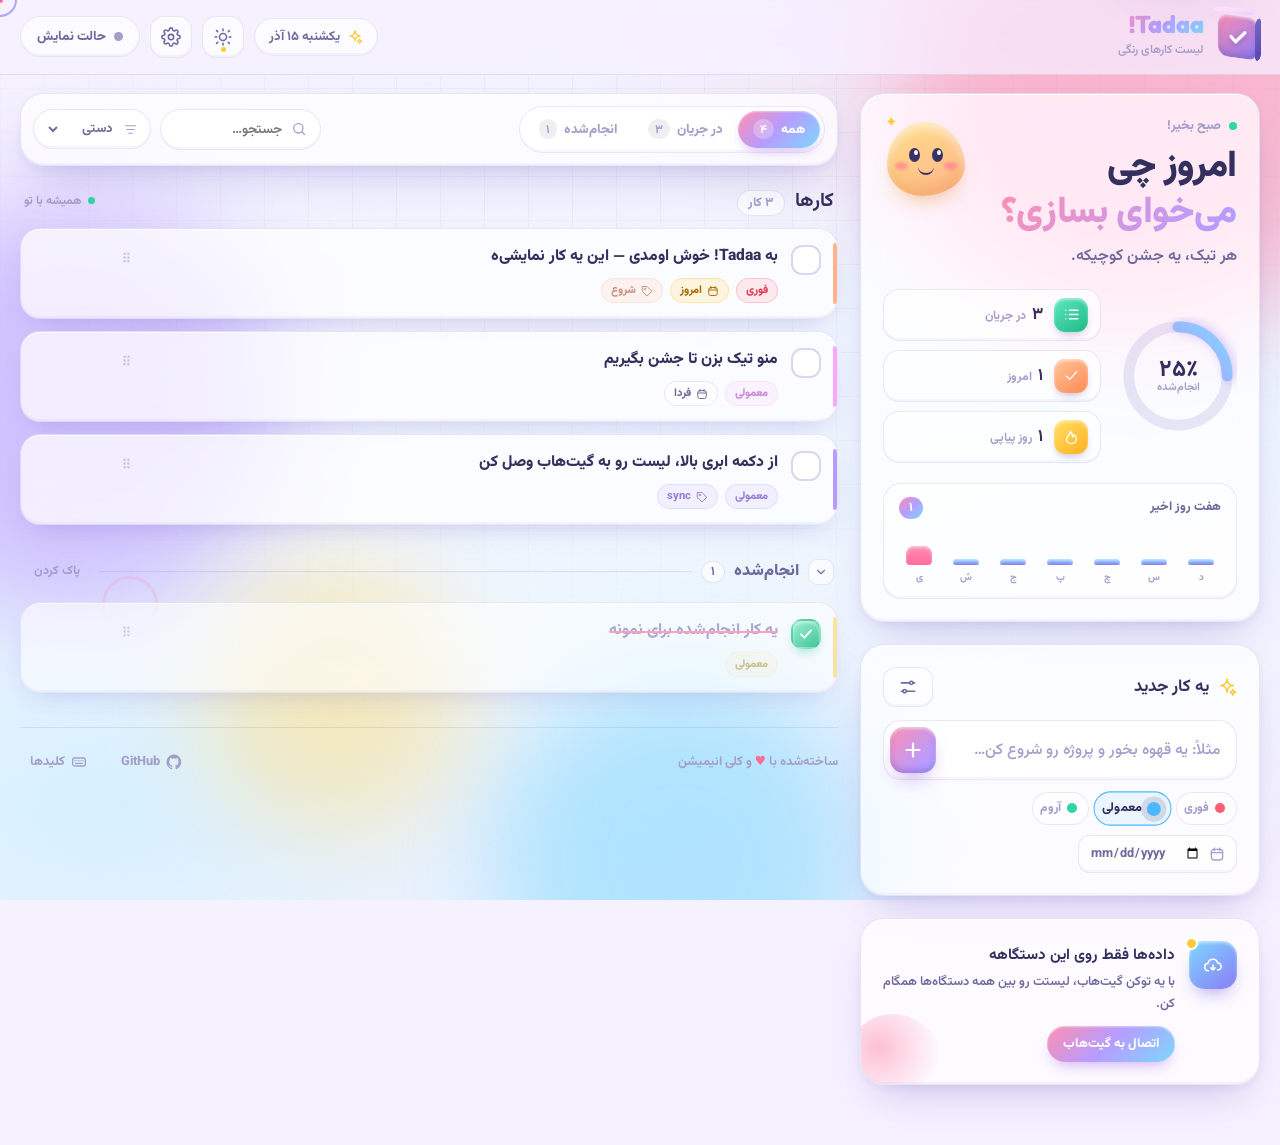
==== commit 69b566fd: "fix: harden sync vault and reduce idle motion work Co-authored-by: arena-agent <297053741+arena-agen" ====
--- a/index.html
+++ b/index.html
@@ -539,6 +539,11 @@
             <span class="checkline__box"><svg class="ico"><use href="#i-check"></use></svg></span>
             <span><b data-i18n="connect.encrypt">داده‌ها رمزنگاری بشن</b><small data-i18n="connect.encryptHint">پیشنهاد می‌شه؛ حتی اگه مخزن عمومی باشه، متن کارها دیده نمی‌شه.</small></span>
           </label>
+          <label class="checkline checkline--small">
+            <input type="checkbox" id="ownerRememberToggle">
+            <span class="checkline__box"><svg class="ico"><use href="#i-check"></use></svg></span>
+            <span><b data-i18n="connect.remember">این دستگاه رو به خاطر بسپار</b><small data-i18n="connect.rememberHint">با روشن‌کردن، دفعه بعد بدون رمز باز می‌شه؛ فقط روی دستگاه شخصی و غیرمشترک.</small></span>
+          </label>
           <details class="advanced">
             <summary><svg class="ico"><use href="#i-sliders"></use></svg><span data-i18n="connect.advanced">تنظیمات پیشرفته</span><svg class="ico adv-chev"><use href="#i-chevron"></use></svg></summary>
             <div class="advanced__body">
@@ -560,7 +565,7 @@
             <span class="btn-spinner" aria-hidden="true"></span>
             <svg class="ico"><use href="#i-arrow"></use></svg>
           </button>
-          <p class="fine-print" data-i18n="connect.fineOwner">توکن فقط توی همین مرورگر و به‌صورت رمزنگاری‌شده داخل قفل سینک ذخیره می‌شه. هیچ‌جا ارسال نمی‌شه جز خود گیت‌هاب.</p>
+          <p class="fine-print" data-i18n="connect.fineOwner">توکن فقط برای درخواست‌های API به گیت‌هاب فرستاده می‌شه و داخل قفل رمزنگاری‌شده نگه داشته می‌شه. با روشن‌کردن «به خاطر بسپار»، یک نسخه‌ی رمزنگاری‌شده هم روی همین مرورگر می‌مونه.</p>
         </section>
 
         <section class="connect-pane" data-cpane="join">
@@ -581,9 +586,9 @@
             </div>
           </label>
           <label class="checkline checkline--small">
-            <input type="checkbox" id="rememberToggle" checked>
+            <input type="checkbox" id="rememberToggle">
             <span class="checkline__box"><svg class="ico"><use href="#i-check"></use></svg></span>
-            <span><b data-i18n="connect.remember">این دستگاه رو به خاطر بسپار</b><small data-i18n="connect.rememberHint">دفعه بعد بدون رمز باز می‌شه. روی دستگاه مشترک خاموشش کن.</small></span>
+            <span><b data-i18n="connect.remember">این دستگاه رو به خاطر بسپار</b><small data-i18n="connect.rememberHint">با روشن‌کردن، دفعه بعد بدون رمز باز می‌شه؛ فقط روی دستگاه شخصی و غیرمشترک.</small></span>
           </label>
           <div class="connect-error" id="joinError" role="alert" hidden></div>
           <button class="primary-btn primary-btn--wide" id="joinBtn" type="button">
--- a/assets/css/animations.css
+++ b/assets/css/animations.css
@@ -51,8 +51,8 @@
 
 /* reduced motion */
 [data-motion="reduced"] *,[data-motion="reduced"] *::before,[data-motion="reduced"] *::after{animation-duration:.01ms!important;animation-iteration-count:1!important;transition-duration:.12s!important;scroll-behavior:auto!important}
-[data-motion="reduced"] .blob,[data-motion="reduced"] .ring-float{display:none}
+[data-motion="reduced"] .blob,[data-motion="reduced"] .ring-float,[data-motion="reduced"] .sparkle-field,[data-motion="reduced"] .cursor{display:none}
 @media(prefers-reduced-motion:reduce){
   *,*::before,*::after{animation-duration:.01ms!important;animation-iteration-count:1!important;transition-duration:.12s!important;scroll-behavior:auto!important}
-  .blob,.ring-float{display:none}
+  .blob,.ring-float,.sparkle-field,.cursor{display:none}
 }
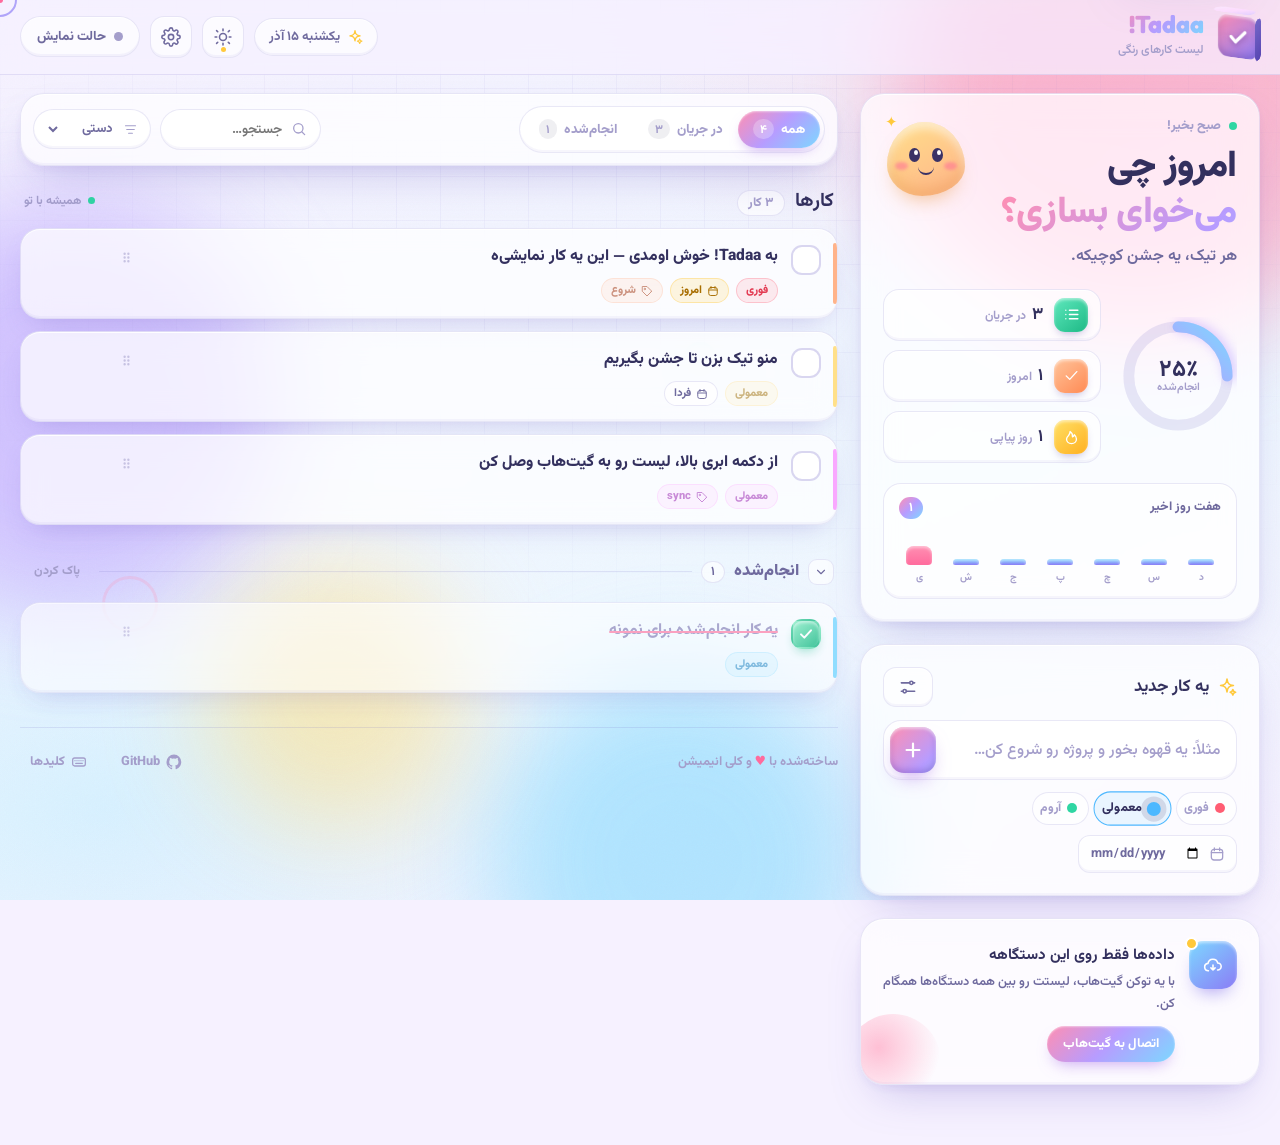
==== commit 0b67c5ef: "حذف حلقه آبی فوکوس با موس + اجبار توکن تک‌مخزنی - حلقه آبی focus دیگر با کلیک/هاور موس رسم نمی‌شود؛ " ====
--- a/index.html
+++ b/index.html
@@ -492,7 +492,26 @@
         <section class="connect-pane is-on" data-cpane="owner">
           <div class="connect-intro">
             <p data-i18n="connect.ownerIntro">یه توکن گیت‌هاب بساز، اینجا بذار، و یه رمز سینک انتخاب کن. از این به بعد همه دستگاه‌ها با همون رمز به لیستت می‌رسن.</p>
-            <a class="tiny-link" href="https://github.com/settings/tokens?type=beta" target="_blank" rel="noopener noreferrer"><svg class="ico"><use href="#i-external"></use></svg><span data-i18n="connect.tokenHelp">چطور توکن بسازم؟</span></a>
+          </div>
+          <div class="token-recipe" id="tokenRecipe">
+            <div class="token-recipe__head">
+              <svg class="ico"><use href="#i-key"></use></svg>
+              <b data-i18n="token.recipeTitle">توکن فقط برای همین یک مخزن</b>
+            </div>
+            <p class="token-recipe__lead" data-i18n="token.recipeLead">با این لینک، گیت‌هاب خودش اسم، انقضا و دسترسی Contents رو پُر می‌کنه؛ تو فقط دو انتخاب داری:</p>
+            <ol class="token-recipe__steps">
+              <li data-i18n="token.step1">در Repository access گزینه «Only select repositories» را انتخاب کن.</li>
+              <li>
+                <span data-i18n="token.step2">فقط همین مخزن را انتخاب کن:</span>
+                <code class="token-recipe__repo" id="tokenRepoChip" dir="ltr">—</code>
+                <button class="tiny-btn tiny-btn--sm" id="copyRepoBtn" type="button"><svg class="ico"><use href="#i-copy"></use></svg><span data-i18n="token.copyRepo">کپی نام مخزن</span></button>
+              </li>
+              <li data-i18n="token.step3">در Repository permissions فقط Contents را روی «Read and write» بگذار.</li>
+            </ol>
+            <a class="ghost-btn token-recipe__cta" id="tokenMakeLink" href="https://github.com/settings/personal-access-tokens/new" target="_blank" rel="noopener noreferrer">
+              <svg class="ico"><use href="#i-external"></use></svg><span data-i18n="token.makeBtn">ساخت توکن در گیت‌هاب (پُرشده)</span>
+            </a>
+            <p class="advanced__note token-recipe__note" data-i18n="token.recipeNote">توکن کلاسیک (ghp_…) قبول نمی‌شود چون به همهٔ مخزن‌های تو دسترسی می‌دهد.</p>
           </div>
           <div class="field-row">
             <label class="field">
@@ -560,6 +579,12 @@
             </div>
           </details>
           <div class="connect-error" id="ownerError" role="alert" hidden></div>
+          <div class="token-fix" id="tokenFixRow" hidden>
+            <a class="ghost-btn token-fix__link" id="tokenFixLink" href="https://github.com/settings/personal-access-tokens/new" target="_blank" rel="noopener noreferrer">
+              <svg class="ico"><use href="#i-external"></use></svg><span data-i18n="token.fixBtn">ساخت توکن درست برای همین مخزن</span>
+            </a>
+            <button class="link-btn" id="tokenOverrideBtn" type="button" data-i18n="token.override" hidden>می‌دونم؛ با همین توکن ادامه بده</button>
+          </div>
           <button class="primary-btn primary-btn--wide" id="connectBtn" type="button">
             <span class="btn-label" data-i18n="connect.submit">اتصال و ساخت رمز سینک</span>
             <span class="btn-spinner" aria-hidden="true"></span>
--- a/assets/css/base.css
+++ b/assets/css/base.css
@@ -48,7 +48,10 @@
 button,input,select,textarea{font:inherit;color:inherit}
 button{cursor:pointer}
 a{color:inherit}
+/* Focus ring: shown for keyboard navigation, never painted for mouse/touch users.
+   `data-focus` is set by theme-init.js before first paint; with no JS the ring stays on. */
 :focus-visible{outline:3px solid var(--sky);outline-offset:2px;border-radius:8px}
+html[data-focus="pointer"] :focus-visible{outline:none}
 .ico{width:20px;height:20px;fill:none;stroke:currentColor;stroke-width:1.9;stroke-linecap:round;stroke-linejoin:round;flex:none}
 .svg-sprite{position:absolute;width:0;height:0;overflow:hidden}
 .skip-link{position:fixed;top:-60px;inset-inline-start:16px;z-index:200;background:var(--panel-solid);padding:10px 18px;border-radius:999px;box-shadow:var(--shadow);transition:top .3s}
--- a/assets/css/components.css
+++ b/assets/css/components.css
@@ -291,6 +291,21 @@
 /* connect */
 .connect-tabs__num{width:19px;height:19px;border-radius:50%;background:color-mix(in srgb,currentColor 16%,transparent);display:grid;place-items:center;font-size:.68rem;font-family:var(--font-display)}
 .connect-intro p{margin:0 0 8px;font-size:.85rem;line-height:1.9;color:var(--ink-soft);font-weight:600}
+/* one-repo token recipe: the only path we advertise for creating a credential */
+.token-recipe{border:1px solid color-mix(in srgb,var(--mint) 32%,transparent);background:color-mix(in srgb,var(--mint) 8%,transparent);border-radius:16px;padding:13px 15px 12px;margin-bottom:16px}
+.token-recipe__head{display:flex;align-items:center;gap:8px;font-size:.86rem;color:var(--ink);margin-bottom:6px}
+.token-recipe__head .ico{width:16px;height:16px;color:#0d9d74}
+.token-recipe__lead{margin:0 0 9px;font-size:.76rem;line-height:1.85;color:var(--ink-soft);font-weight:600}
+.token-recipe__steps{margin:0 0 11px;padding-inline-start:20px;font-size:.78rem;line-height:2;color:var(--ink-soft);font-weight:600}
+.token-recipe__steps li{margin-bottom:3px}
+.token-recipe__steps li::marker{color:#0d9d74;font-weight:800}
+.token-recipe__repo{font-family:var(--font-display);font-size:.74rem;background:var(--field-bg);border:1px solid var(--line-strong);border-radius:8px;padding:1px 7px;color:var(--ink);white-space:nowrap}
+.tiny-btn--sm{display:inline-flex;align-items:center;gap:5px;font-size:.7rem;padding:4px 10px;vertical-align:middle;margin-inline-start:4px}
+.tiny-btn--sm .ico{width:12px;height:12px}
+.token-recipe__cta{width:100%;justify-content:center;margin-bottom:8px}
+.token-recipe__note{margin:0;color:var(--ink-faint)}
+.token-fix{display:flex;flex-wrap:wrap;align-items:center;gap:9px;margin:-4px 0 13px}
+.token-fix__link{flex:1 1 auto;justify-content:center}
 .tiny-link{display:inline-flex;gap:6px;align-items:center;font-size:.78rem;font-weight:800;color:var(--sky);text-decoration:none;margin-bottom:15px}
 .tiny-link .ico{width:14px;height:14px}
 .checkline{display:flex;gap:11px;align-items:flex-start;cursor:pointer;margin-bottom:14px;font-size:.84rem}
@@ -299,6 +314,7 @@
 .checkline__box .ico{width:13px;height:13px;stroke-width:3.2}
 .checkline input:checked+.checkline__box{background:linear-gradient(140deg,var(--candy-4),#1db985);border-color:transparent;color:#fff;transform:rotate(-6deg) scale(1.08)}
 .checkline input:focus-visible+.checkline__box{outline:3px solid var(--sky);outline-offset:2px}
+html[data-focus="pointer"] .checkline input:focus-visible+.checkline__box{outline:none}
 .checkline b{display:block;font-size:.84rem}
 .checkline small{display:block;color:var(--ink-faint);font-weight:600;font-size:.73rem;line-height:1.7;margin-top:2px}
 .checkline--small b{font-size:.8rem}
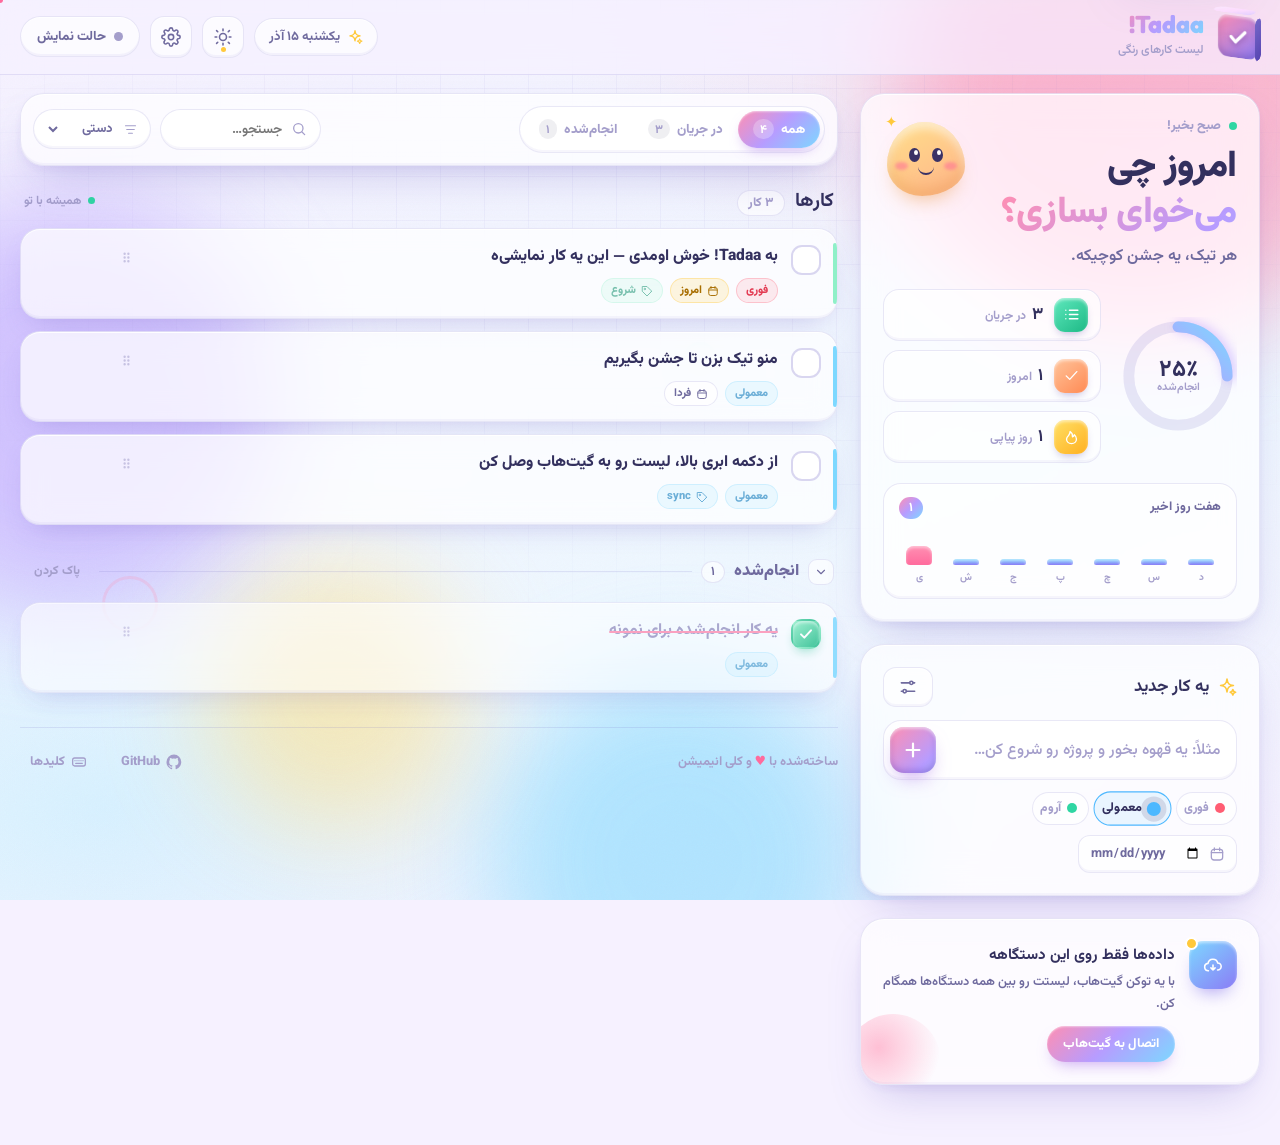
==== commit 3b6220bc: "حذف حلقهٔ دور نشانگر موس (و برگرداندن فوکوس آبی به حالت قبل) - حلقه‌ی بنفش/آبی که دور پوینتر موس می‌" ====
--- a/index.html
+++ b/index.html
@@ -55,7 +55,6 @@
   </div>
 
   <div class="cursor" id="cursor" aria-hidden="true">
-    <span class="cursor__ring"></span>
     <span class="cursor__dot"></span>
   </div>
   <div class="tap-ripples" id="tapRipples" aria-hidden="true"></div>
--- a/assets/css/base.css
+++ b/assets/css/base.css
@@ -48,10 +48,7 @@
 button,input,select,textarea{font:inherit;color:inherit}
 button{cursor:pointer}
 a{color:inherit}
-/* Focus ring: shown for keyboard navigation, never painted for mouse/touch users.
-   `data-focus` is set by theme-init.js before first paint; with no JS the ring stays on. */
 :focus-visible{outline:3px solid var(--sky);outline-offset:2px;border-radius:8px}
-html[data-focus="pointer"] :focus-visible{outline:none}
 .ico{width:20px;height:20px;fill:none;stroke:currentColor;stroke-width:1.9;stroke-linecap:round;stroke-linejoin:round;flex:none}
 .svg-sprite{position:absolute;width:0;height:0;overflow:hidden}
 .skip-link{position:fixed;top:-60px;inset-inline-start:16px;z-index:200;background:var(--panel-solid);padding:10px 18px;border-radius:999px;box-shadow:var(--shadow);transition:top .3s}
@@ -127,10 +124,8 @@
 /* cursor fx */
 .cursor{position:fixed;top:0;left:0;z-index:250;pointer-events:none;display:none}
 @media(hover:hover) and (pointer:fine){.cursor{display:block}}
-.cursor__ring{position:absolute;width:34px;height:34px;margin:-17px;border-radius:50%;border:2px solid color-mix(in srgb,var(--violet) 65%,transparent);transition:width .25s,height .25s,margin .25s,background .25s,border-color .25s;will-change:transform}
+/* the pointer keeps only its dot — the ring that used to circle it is gone */
 .cursor__dot{position:absolute;width:6px;height:6px;margin:-3px;border-radius:50%;background:var(--pink)}
-.cursor.is-hover .cursor__ring{width:52px;height:52px;margin:-26px;background:color-mix(in srgb,var(--candy-1) 14%,transparent);border-color:var(--pink)}
-.cursor.is-down .cursor__ring{width:24px;height:24px;margin:-12px}
 .tap-ripples{position:fixed;inset:0;z-index:240;pointer-events:none;overflow:hidden}
 .tap-ripples i{position:absolute;border-radius:50%;border:2px solid var(--pink);transform:translate(-50%,-50%);animation:ripple .7s var(--ease-out) forwards}
 .fx-canvas{position:fixed;inset:0;z-index:230;pointer-events:none}
--- a/assets/css/components.css
+++ b/assets/css/components.css
@@ -314,7 +314,6 @@
 .checkline__box .ico{width:13px;height:13px;stroke-width:3.2}
 .checkline input:checked+.checkline__box{background:linear-gradient(140deg,var(--candy-4),#1db985);border-color:transparent;color:#fff;transform:rotate(-6deg) scale(1.08)}
 .checkline input:focus-visible+.checkline__box{outline:3px solid var(--sky);outline-offset:2px}
-html[data-focus="pointer"] .checkline input:focus-visible+.checkline__box{outline:none}
 .checkline b{display:block;font-size:.84rem}
 .checkline small{display:block;color:var(--ink-faint);font-weight:600;font-size:.73rem;line-height:1.7;margin-top:2px}
 .checkline--small b{font-size:.8rem}
